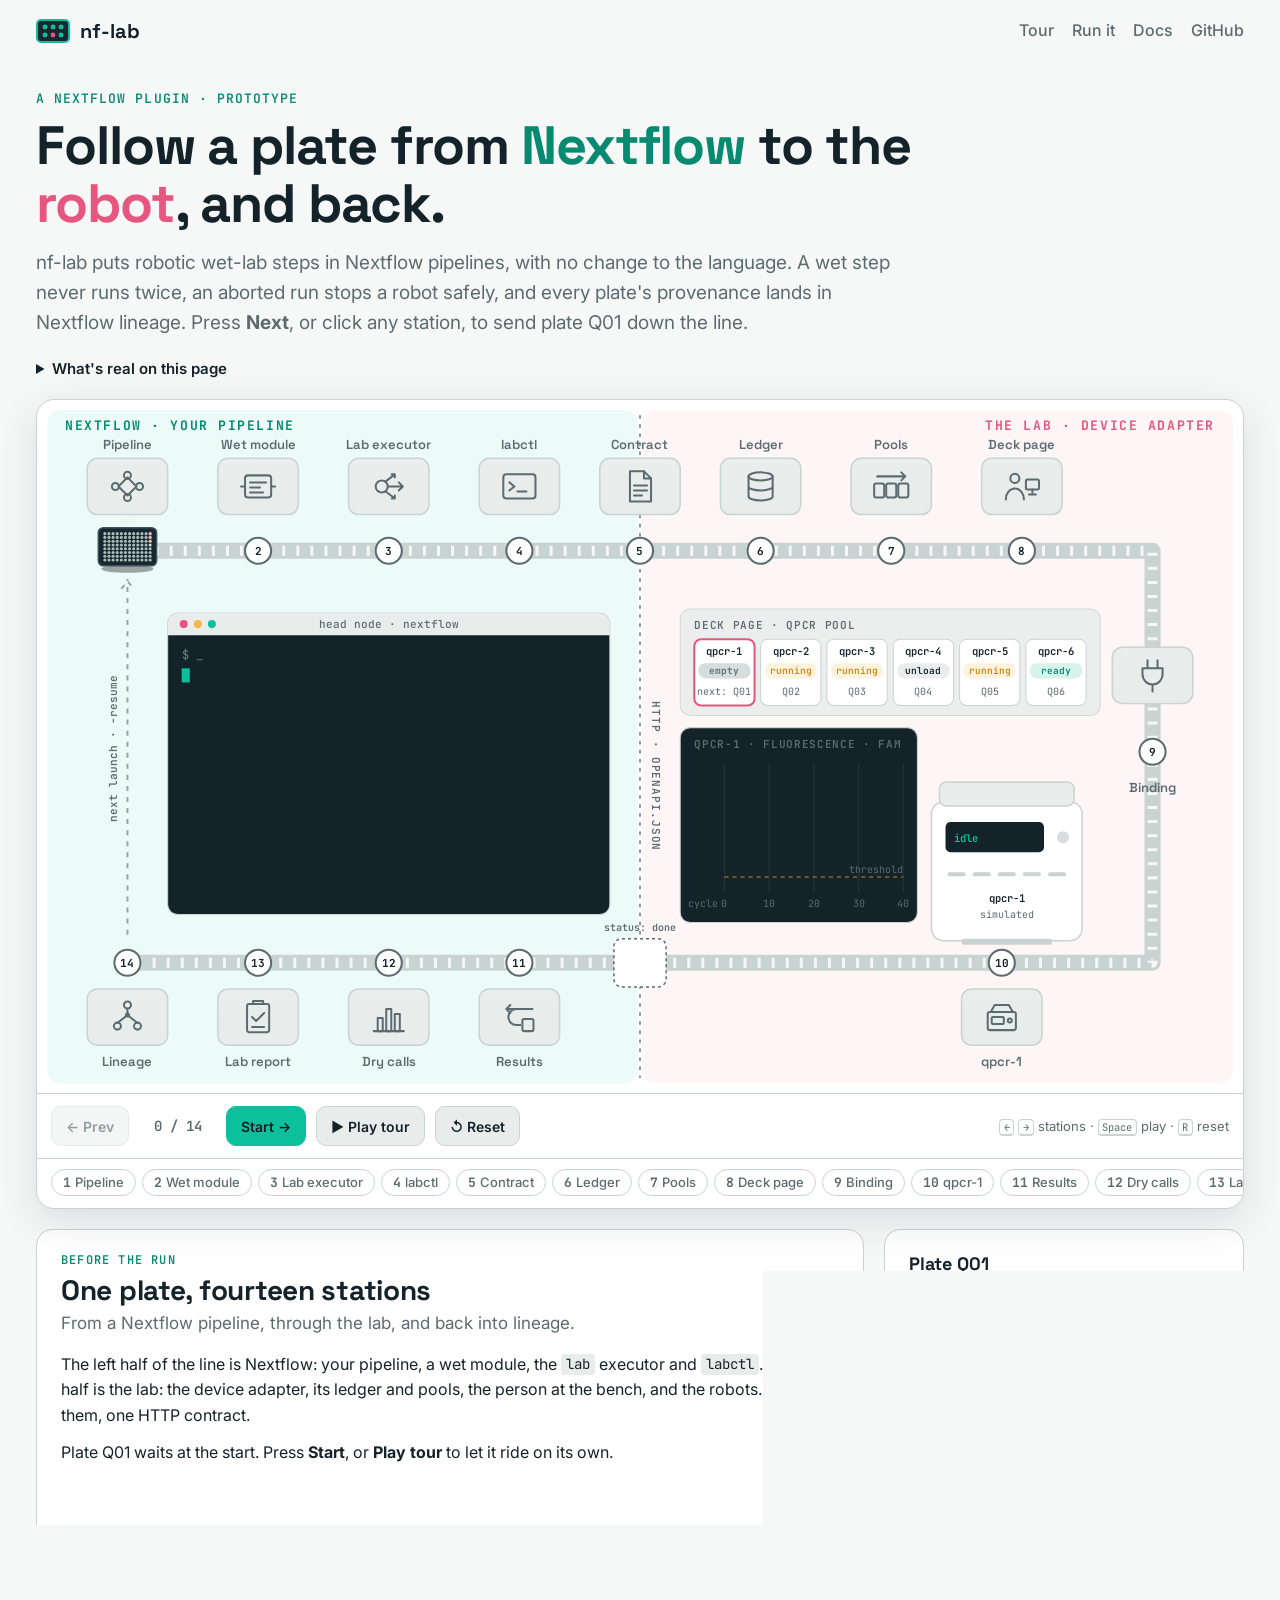
==== docs/index.html @ e69c07e1 "Docs: interactive guide for GitHub Pages, one plate from Nextflow to a simulated robot and back docs" ====
<!doctype html>
<html lang="en">
<head>
<meta charset="utf-8">
<meta name="viewport" content="width=device-width, initial-scale=1">
<title>nf-lab: a plate's journey</title>
<meta name="description" content="An interactive guide to nf-lab: follow one plate from a Nextflow pipeline through the lab executor, labctl and the device adapter to a simulated robot, and back into lineage.">
<meta property="og:title" content="nf-lab: a plate's journey">
<meta property="og:description" content="Robotic wet-lab steps in Nextflow pipelines. Follow one plate from the pipeline to the robot and back.">
<link rel="icon" href="data:image/svg+xml,%3Csvg xmlns='http://www.w3.org/2000/svg' viewBox='0 0 34 24'%3E%3Crect x='1' y='1' width='32' height='22' rx='4' fill='%2317282F' stroke='%230DC09D' stroke-width='2'/%3E%3Cg fill='%230DC09D'%3E%3Ccircle cx='9' cy='8' r='2.4'/%3E%3Ccircle cx='17' cy='8' r='2.4'/%3E%3Ccircle cx='25' cy='8' r='2.4'/%3E%3Ccircle cx='9' cy='16' r='2.4'/%3E%3Ccircle cx='17' cy='16' r='2.4' fill='%23E5577E'/%3E%3Ccircle cx='25' cy='16' r='2.4'/%3E%3C/g%3E%3C/svg%3E">
<link rel="preconnect" href="https://fonts.googleapis.com">
<link rel="preconnect" href="https://fonts.gstatic.com" crossorigin>
<link href="https://fonts.googleapis.com/css2?family=Inter:wght@400;500;600;700&family=JetBrains+Mono:wght@400;500;600;700&family=Space+Grotesk:wght@500;700&display=swap" rel="stylesheet">
<link rel="stylesheet" href="assets/guide.css">
</head>
<body>

<div class="wrap">
  <header class="top">
    <a class="brand" href="#">
      <svg viewBox="0 0 34 24" aria-hidden="true"><rect x="1" y="1" width="32" height="22" rx="4" fill="#17282F" stroke="#0DC09D" stroke-width="2"/><g fill="#0DC09D"><circle cx="9" cy="8" r="2.4"/><circle cx="17" cy="8" r="2.4"/><circle cx="25" cy="8" r="2.4"/><circle cx="9" cy="16" r="2.4"/><circle cx="17" cy="16" r="2.4" fill="#E5577E"/><circle cx="25" cy="16" r="2.4"/></g></svg>
      nf-lab
    </a>
    <nav>
      <a href="#tour">Tour</a>
      <a href="#run-it">Run it</a>
      <a href="https://github.com/vagkaratzas/nf-lab#readme">Docs</a>
      <a href="https://github.com/vagkaratzas/nf-lab">GitHub</a>
    </nav>
  </header>

  <section class="hero">
    <p class="eyebrow">A Nextflow plugin · prototype</p>
    <h1>Follow a plate from <em>Nextflow</em> to the <span class="lab">robot</span>, and back.</h1>
    <p class="lead">nf-lab puts robotic wet-lab steps in Nextflow pipelines, with no change to the language. A wet step never runs twice, an aborted run stops a robot safely, and every plate's provenance lands in Nextflow lineage. Press <b>Next</b>, or click any station, to send plate Q01 down the line.</p>
    <details class="about">
      <summary>What's real on this page</summary>
      <ul>
        <li><b>Computed here, as nf-lab computes it:</b> plate Q01's map (from <code>examples/qpcr/plate_map.csv</code>), its idempotency key (SHA-256, as <code>labctl</code> builds it) and each well's Ct (as the simulated qPCR instrument gives it).</li>
        <li><b>Simulated, like nf-lab's own demos:</b> the robots. nf-lab runs against PyLabRobot's simulated machines; no robot is needed.</li>
        <li><b>Illustrative:</b> timings (a qPCR run takes about 1.5 hours, here a few seconds), task hashes, job IDs and the other plates in the pool.</li>
      </ul>
    </details>
  </section>

  <section id="tour" class="stage-card" aria-label="The plate's journey">
<div class="stage-scroll">
    <svg id="stage" viewBox="0 0 1200 690" role="img" aria-labelledby="stage-title">
      <title id="stage-title">A conveyor loop: Nextflow on the left, the lab on the right, the HTTP contract between them. Fourteen stations; the plate moves between them.</title>
    </svg>
    </div>
    <div class="toast" id="toast" role="status" aria-live="polite"></div>
    <div class="controls">
      <button class="btn" id="prev" aria-label="Previous station">← Prev</button>
      <span class="counter" id="counter">0 / 14</span>
      <button class="btn primary" id="next">Start →</button>
      <button class="btn play-progress" id="play" aria-pressed="false">▶ Play tour</button>
      <button class="btn" id="reset" title="New run, new ledger">↺ Reset</button>
      <span class="spacer"></span>
      <span class="hint"><kbd>←</kbd> <kbd>→</kbd> stations · <kbd>Space</kbd> play · <kbd>R</kbd> reset</span>
    </div>
    <nav class="chips" id="chips" aria-label="Stations"></nav>
  </section>

  <div class="below">
    <article class="card detail" id="detail" aria-live="polite"></article>
    <aside class="card traveller">
      <h3>Plate Q01</h3>
      <p class="sub">92 samples, 4 controls · the traveller's card</p>
      <svg id="bigplate" viewBox="0 0 300 206" aria-label="Plate Q01, 96 wells"></svg>
      <p class="well-tip" id="well-tip">Hover a well.</p>
      <div class="legend" id="legend"></div>
      <dl class="facts" id="facts"></dl>
    </aside>
  </div>

  <section class="section" id="run-it">
    <h2>Run it yourself</h2>
    <p>Everything above runs on your machine against simulated robots. You need Java 17, <a href="https://docs.astral.sh/uv/">uv</a> and Nextflow 26.10.0 or later.</p>
    <div class="quick">
<pre><code>git clone https://github.com/vagkaratzas/nf-lab && cd nf-lab
make install          # builds the plugin into ~/.nextflow/plugins
cd dashboard && uv run uvicorn nf_lab_dashboard.app:main --factory --port 8080</code></pre>
    </div>
    <p>Open <code>http://127.0.0.1:8080</code> and pick a demo: <code>qpcr</code> runs this page's pipeline, 1000 samples over ten simulated robots, while a narrator plays the person at the bench. <code>plate_transfer</code> → <b>E-stop</b> shows the abort, the safe stop and a <code>-resume</code> that runs only the stopped plate again.</p>
    <div class="cols">
      <div class="card">
        <h3>Writing pipelines</h3>
        <p>Wet steps are ordinary processes. Take a wet module, give it a plate record, send <code>process_wet</code> to the <code>lab</code> executor.</p>
        <a href="https://github.com/vagkaratzas/nf-lab/blob/main/wet-modules/README.md">Wet modules →</a>
      </div>
      <div class="card">
        <h3>Running a lab</h3>
        <p>Start the device adapter, list your robots in pools, set your limits for protocol parameters, keep the deck page open at the bench.</p>
        <a href="https://github.com/vagkaratzas/nf-lab/blob/main/adapter/README.md">Device adapter →</a>
      </div>
      <div class="card">
        <h3>Making robots</h3>
        <p>If PyLabRobot drives it, nothing to add. Otherwise write a binding, or your own adapter for <code>openapi.json</code>, and prove it with the conformance kit.</p>
        <a href="https://github.com/vagkaratzas/nf-lab#i-make-robots-what-do-i-add-so-mine-works-with-nf-lab">For robot makers →</a>
      </div>
    </div>
  </section>
</div>

<footer>
  <div class="wrap">
    <span>nf-lab · Apache-2.0 · built on <a href="https://www.nextflow.io/">Nextflow</a> and <a href="https://github.com/PyLabRobot/pylabrobot">PyLabRobot</a></span>
    <a href="https://github.com/vagkaratzas/nf-lab">github.com/vagkaratzas/nf-lab</a>
  </div>
</footer>

<!-- One template per station. data-when shows an element only while every listed flag holds (!flag: while it doesn't);
     data-bind and data-slot are filled by guide.js. -->

<template id="st-0">
  <p class="kicker">Before the run</p>
  <h2>One plate, fourteen stations</h2>
  <p class="sub">From a Nextflow pipeline, through the lab, and back into lineage.</p>
  <p>The left half of the line is Nextflow: your pipeline, a wet module, the <code>lab</code> executor and <code>labctl</code>. The right half is the lab: the device adapter, its ledger and pools, the person at the bench, and the robots. Between them, one HTTP contract.</p>
  <p>Plate Q01 waits at the start. Press <b>Start</b>, or <b>Play tour</b> to let it ride on its own.</p>
</template>

<template id="st-1">
  <p class="kicker">Station 1 · Nextflow</p>
  <h2>Your pipeline</h2>
  <p class="sub">Wet and dry steps in one run, with no change to the Nextflow language.</p>
  <p data-when="rerun" class="guarantee"><b>Second time round</b> The same run again with <code>-resume</code>, after Q01 was done. Watch what doesn't happen.</p>
  <p>This tour follows <code>examples/qpcr</code>, an RT-qPCR screen: 1000 samples on 11 plates, 92 samples and 4 controls each. The plate map is a CSV with one row per filled well. The workflow groups it into one typed record per plate and hands the plates to the <code>RT_QPCR</code> subworkflow: RNA extraction on a liquid handler, then qPCR.</p>
<pre><code>plates = params.plate_map
    .map { w -&gt; tuple(w.plate, w) }
    .groupBy()
    .map { plate, wells -&gt; record(id: plate, wells: wells.toSorted { a, b -&gt; a.row &lt;=&gt; b.row ?: a.column &lt;=&gt; b.column }) }
wet = RT_QPCR(plates)</code></pre>
  <p>Our plate is <b>Q01</b>, and the tour picks it up after its extraction, at the qPCR step. The plugin is one line in the config: <code>plugins { id 'nf-lab@0.1.0' }</code>.</p>
  <p class="more">Read more: <a href="https://github.com/vagkaratzas/nf-lab/blob/main/examples/qpcr/main.nf">examples/qpcr/main.nf</a> · <a href="https://github.com/vagkaratzas/nf-lab/blob/main/wet-modules/subworkflows/rt_qpcr/main.nf">the RT_QPCR subworkflow</a></p>
</template>

<template id="st-2">
  <p class="kicker">Station 2 · Nextflow</p>
  <h2>A wet module</h2>
  <p class="sub">One protocol, one ordinary process.</p>
  <p>A wet step is a process like any other: the label <code>process_wet</code>, a capability hint, and a script that runs <code>labctl</code>. It asks for what it needs, a <code>qpcr</code> instrument, never a named robot.</p>
<pre><code>process QPCR {
    tag "${plate.id}"
    label 'process_wet'
    hints 'lab/capability': 'qpcr'

    input:
    plate: Plate

    output:
    record(id: plate.id, result: file('result.json'),
           provenance: file('provenance.json'), log: file('labctl.log'))

    script:
    """
    labctl run --wait --protocol qpcr --protocol-version 1.0 \\
        --plate ${plate.id} --wells ${wells} --params - ...
    """
}</code></pre>
  <p>nf-lab ships 19 wet modules and 6 subworkflows, nf-core style, each with nf-tests: transfers, extractions, PCR and qPCR, reads, spins, seals, incubations. <code>ext.params</code> sets a protocol's parameters, e.g. <code>withName: 'QPCR' { ext.params = [cycles: 45, channel: 'HEX'] }</code>.</p>
  <p class="more">Read more: <a href="https://github.com/vagkaratzas/nf-lab/blob/main/wet-modules/README.md">wet-modules/README.md</a></p>
</template>

<template id="st-3">
  <p class="kicker">Station 3 · Nextflow</p>
  <h2>The lab executor</h2>
  <p class="sub">Wet tasks go to the lab, not to the cluster.</p>
  <p>The plugin adds an executor named <code>lab</code>. It runs each wet task where Nextflow runs, like the local executor: the task is <code>labctl</code> waiting on the lab. It also hands the task its routing: the <code>lab/capability</code> hint, the <code>queue</code> directive and the run's session become <code>NF_LAB_CAPABILITY</code>, <code>NF_LAB_QUEUE</code> and <code>NF_LAB_SESSION</code>. The adapter address, poll interval and grace period come from the <code>lab {}</code> scope.</p>
<pre><code>plugins { id 'nf-lab@0.1.0' }

lab {
    adapter = 'http://127.0.0.1:8000'   // unset: $NF_LAB_ADAPTER
    poll = 2.s
    grace = 5.m
}

process {
    errorStrategy = 'finish'
    withLabel: 'process_wet' {
        executor = 'lab'
        errorStrategy = { task.exitStatus in [69, 75] ? 'retry' : 'finish' }
    }
}</code></pre>
  <div class="guarantee"><b>Retry only what is safe</b> Exit 75 means nothing moved; 69 that the adapter couldn't be reached. Both retry, and the ledger answers the retry with the same job. Any other failure ends the run with <code>finish</code>: robots already busy finish their plates, and nothing new starts.</div>
  <p>Dry tasks keep their own executor, HPC or cloud, in the same run.</p>
  <p class="more">Read more: <a href="https://github.com/vagkaratzas/nf-lab#in-a-pipeline">In a pipeline</a></p>
</template>

<template id="st-4">
  <p class="kicker">Station 4 · Nextflow</p>
  <h2>labctl</h2>
  <p class="sub">The client inside the task.</p>
  <p>The wet task's script. <code>labctl run --wait</code> builds the job's idempotency key, submits the job, polls its status and, when the job ends, writes <code>provenance.json</code>, <code>result.json</code> and <code>labctl.log</code> into the task's work dir.</p>
  <p>The key is a SHA-256 of the protocol, its version, the plate, its wells and the params. Here is Q01's, computed in your browser the way labctl computes it:</p>
  <div class="keyline" data-bind="key"></div>
  <div class="try">
    <label class="switch"><input type="checkbox" data-action="toggle-params"> Ask for 45 cycles instead of the default 40 (<code>ext.params = [cycles: 45]</code>)</label>
  </div>
  <p class="try-out" data-bind="keynote"></p>
  <p data-when="rerun" class="guarantee"><b>On -resume</b> Nextflow finds <code>RT_QPCR:QPCR (Q01)</code> in its cache and doesn't run the task at all. From a fresh launch directory, with no cache, labctl would submit the same key, and the ledger would hand back the done job and its outputs.</p>
  <div class="table-scroll"><table>
    <thead><tr><th>Exit</th><th>Means</th><th>Then</th></tr></thead>
    <tbody>
      <tr><td><code>0</code></td><td>Done</td><td>Outputs in the work dir</td></tr>
      <tr><td><code>75</code></td><td>Failed before any liquid moved</td><td>Retried</td></tr>
      <tr><td><code>69</code></td><td>Adapter unreachable past the grace period: outcome unknown</td><td>Retried; the ledger answers with the same job</td></tr>
      <tr><td><code>1</code></td><td>Failed in protocol, stopped, voided by a person, or refused</td><td>The run finishes; a person decides</td></tr>
      <tr><td><code>143</code></td><td>The run was aborted (TERM)</td><td><code>safe_stop</code> sent; the ledger keeps the outcome</td></tr>
    </tbody>
  </table></div>
  <p class="more">Read more: <a href="https://github.com/vagkaratzas/nf-lab/blob/main/adapter/README.md#from-a-pipeline">From a pipeline</a> · <code>labctl --help</code></p>
</template>

<template id="st-5">
  <p class="kicker">Station 5 · The contract</p>
  <h2>openapi.json</h2>
  <p class="sub">Six calls between Nextflow's side and the lab's.</p>
  <p>labctl and the device adapter talk over HTTP, through six calls. <code>adapter/openapi.json</code> is the whole contract: another adapter, in front of SiLA 2 or a vendor's scheduler, can implement it, and the pipelines don't change.</p>
<pre><code>POST /jobs                     <span class="c">submit: 201 a new job, 200 the key's existing job</span>
GET  /jobs/{job_id}            <span class="c">status: state, phase reached, still safe to stop?</span>
GET  /lookup/{key}             <span class="c">lookup: the job for a key</span>
POST /jobs/{job_id}/safe_stop  <span class="c">safe_stop: the run was aborted</span>
POST /jobs/{job_id}/release    <span class="c">release: the plate is off the deck</span>
GET  /jobs?session=...         <span class="c">session_jobs: for the lab report</span></code></pre>
  <p>The <b>conformance kit</b> checks any adapter against the file: one key is one job, one job at a time per device, a safe stop never repeats material work, release only after the job finishes.</p>
  <div class="guarantee"><b>The token</b> With <code>NF_LAB_TOKEN</code> set, every call needs it as a bearer token. A pipeline keeps it as a Nextflow secret, so it never lands in a work dir or a log.</div>
  <p class="more">Read more: <a href="https://github.com/vagkaratzas/nf-lab/blob/main/adapter/README.md#the-contract">The contract</a> · <a href="https://github.com/vagkaratzas/nf-lab/blob/main/adapter/README.md#the-token">The token</a></p>
</template>

<template id="st-6">
  <p class="kicker">Station 6 · The lab</p>
  <h2>The job ledger</h2>
  <p class="sub">A wet step never runs twice.</p>
  <p>The device adapter keeps every job in a SQLite ledger, under its key. A key has at most one live job: a retry, a <code>-resume</code> or a run from a fresh launch directory asks with the same key and gets the same job back.</p>
  <div class="guarantee lab"><b>At most once</b> A key gets a new attempt only when every earlier one failed before any liquid moved, or a person voided it.</div>
  <div class="try">
    <button class="btn" data-action="resubmit">Submit Q01 again, as a retry would</button>
  </div>
  <p class="try-out" data-bind="resubmit"></p>
  <div class="table-scroll" data-slot="ledger"></div>
  <p>Before queuing, the adapter resolves the job's <b>program</b>: the binding's defaults, then the lab's limits file, then the params asked for. An unknown param, a wrong type or a value out of range is refused (422) and nothing is queued, so a typo never runs at the default.</p>
  <p>The ledger also records which Nextflow task collected each job, by task hash. That hash is also the task's lineage ID.</p>
  <p class="more">Read more: <a href="https://github.com/vagkaratzas/nf-lab/blob/main/adapter/README.md#protocol-parameters">Protocol parameters</a> · <a href="https://github.com/vagkaratzas/nf-lab/blob/main/adapter/README.md#a-plates-life">A plate's life</a></p>
</template>

<template id="st-7">
  <p class="kicker">Station 7 · The lab</p>
  <h2>Pools and queues</h2>
  <p class="sub">Ask for a capability, get whichever robot is free.</p>
  <p>The job names <code>qpcr</code>, not a device. It waits in one queue shared by every qPCR instrument, and the free one whose deck holds the plate takes it, one job at a time. The lab, not the pipeline, says what it has; this demo runs <code>NF_LAB_DEVICES=liquid-handling:4,qpcr:6</code>. A queue narrows a pool further: <code>liquid-handling/opentrons:2</code> is a sub-pool that Nextflow's <code>queue</code> directive can ask for.</p>
  <div class="guarantee lab"><b>Free is not ready</b> A free robot has no job. A ready robot also has the right plate on its deck, checked by a person. The lock lives in the ledger, so it survives an adapter restart.</div>
  <p>Above the belt: the qPCR pool as the deck page shows it. The other plates of the run keep five robots busy; Q01 waits for a person to load it on <code>qpcr-1</code>.</p>
  <p class="more">Read more: <a href="https://github.com/vagkaratzas/nf-lab/blob/main/adapter/README.md#which-robots-are-free-and-which-are-ready">Free and ready</a></p>
</template>

<template id="st-8">
  <p class="kicker">Station 8 · The lab</p>
  <h2>The deck page</h2>
  <p class="sub">The person at the bench.</p>
  <p>Robots don't load their own plates. The adapter serves a deck page for people: one row per robot, and a queue that says, in words, what each waiting job needs.</p>
  <div class="table-scroll" data-slot="deck"></div>
  <div class="try">
    <button class="btn primary" data-action="load" data-when="!loaded">Load plate + confirm deck</button>
  </div>
  <p class="try-out" data-bind="deck"></p>
  <div class="table-scroll"><table>
    <thead><tr><th>Status</th><th>What to do</th></tr></thead>
    <tbody>
      <tr><td><span class="status">empty</span></td><td>Load a plate</td></tr>
      <tr><td><span class="status ready">ready</span></td><td>Nothing: its queued jobs start here</td></tr>
      <tr><td><span class="status running">running</span></td><td>Wait, or press E-stop</td></tr>
      <tr><td><span class="status unload">unload</span></td><td>Take the plate off, press Unload</td></tr>
      <tr><td><span class="status needs_person">needs_person</span></td><td>Check the deck, press Succeeded or Failed, then Unload</td></tr>
    </tbody>
  </table></div>
  <p class="more">Read more: <a href="https://github.com/vagkaratzas/nf-lab/blob/main/adapter/README.md#a-plates-life">A plate's life</a> · <a href="https://github.com/vagkaratzas/nf-lab/blob/main/adapter/README.md#when-a-job-fails">When a job fails</a></p>
</template>

<template id="st-9">
  <p class="kicker">Station 9 · The lab</p>
  <h2>A binding</h2>
  <p class="sub">Where nf-lab stops and robot control begins.</p>
  <p>nf-lab ships no device drivers. The adapter drives each robot through a binding, a small class over the lab's own control stack: PyLabRobot, SiLA 2 or a vendor API. Today's bindings run PyLabRobot 0.2.2's simulated machines: liquid handlers, plate readers, thermocyclers, centrifuges, incubators and more.</p>
<pre><code><span class="k">class</span> Backend(Protocol):
    PROTOCOLS: set[str]   <span class="c"># the protocols this binding runs</span>
    viewer: str | None    <span class="c"># URL of a live view of the deck</span>

    <span class="k">async def</span> setup(self) -&gt; None: ...   <span class="c"># once, when the adapter starts</span>
    <span class="k">async def</span> run(self, job: Job, progress: Progress) -&gt; dict: ...
    <span class="k">async def</span> load(self, plate: str | None) -&gt; None: ...
    <span class="k">async def</span> read_result(self, job: Job) -&gt; dict: ...</code></pre>
  <p><code>run</code> reports through <code>progress</code> the job's state and whether it's still safe to stop. The binding never deals with retries, <code>-resume</code> or two pipelines wanting one robot: the adapter keeps all of that.</p>
  <div class="guarantee lab"><b>Prove it</b> <code>uv run pytest conformance --adapter http://127.0.0.1:8000 --capability &lt;yours&gt;</code> checks an adapter that uses your binding. Use a simulator, never a robot a lab is using: the kit submits real jobs.</div>
  <p class="more">Read more: <a href="https://github.com/vagkaratzas/nf-lab#i-make-robots-what-do-i-add-so-mine-works-with-nf-lab">I make robots: what do I add?</a></p>
</template>

<template id="st-10">
  <p class="kicker">Station 10 · The lab</p>
  <h2>qpcr-1 runs the plate</h2>
  <p class="sub">One-step RT-qPCR, simulated.</p>
  <p data-when="rerun" class="guarantee"><b>On -resume</b> Nothing happens here. Nextflow took <code>QPCR (Q01)</code> from its cache, and the ledger would have returned the done job anyway: qpcr-1 never sees Q01 again.</p>
  <p data-when="!rerun">A real-time PCR instrument: PyLabRobot's simulated thermocycler runs the program, and the binding simulates a fluorescence read every cycle (PyLabRobot simulates no qPCR instrument). The program is the protocol's defaults: reverse transcription at 50 °C for 600 s, then 40 cycles on FAM. A well's Ct is the cycle where its curve crosses the threshold.</p>
  <div class="guarantee lab"><b>The stop boundary</b> Cycling can't be undone, so the job crosses its stop boundary as the program starts. Before that, a safe stop leaves the plate as it was loaded. After it, the job runs to the end.</div>
  <p class="try-out" data-bind="robot"></p>
  <div class="try" data-when="running">
    <button class="btn warn" data-action="ctrlc">Abort the run (Ctrl-C)</button>
    <button class="btn estop" data-action="estop">E-stop</button>
  </div>
  <div class="try" data-when="stopped">
    <button class="btn" data-action="resolve-done">Succeeded (resolve as done)</button>
    <button class="btn warn" data-action="resolve-void">Failed (void)</button>
  </div>
  <div class="try" data-when="retryable">
    <button class="btn primary" data-action="resume">Rerun with -resume</button>
  </div>
  <p class="more">Read more: <a href="https://github.com/vagkaratzas/nf-lab/blob/main/adapter/README.md#when-a-job-fails">When a job fails</a> · <a href="https://github.com/vagkaratzas/nf-lab/blob/main/wet-modules/modules/qpcr/main.nf">the QPCR module</a></p>
</template>

<template id="st-11">
  <p class="kicker">Station 11 · Back in Nextflow</p>
  <h2>The data comes back</h2>
  <p class="sub">The plate stays on the deck; its data travels.</p>
  <p data-when="!done" class="guarantee lab"><b>Not done</b> This run's job didn't finish, so labctl exited without a result and the run ended. Go back to station 10 to deal with it.</p>
  <p>labctl sees <code>done</code>. From the ledger it writes <code>result.json</code>, each well's Ct (<code>null</code> when undetermined), and <code>provenance.json</code>: the device, the job, its attempt and the program as it ran. It exits 0, and Nextflow's task is done.</p>
  <p>The physical plate stays on qpcr-1, holding it, until a person presses Unload. labctl never releases a robot.</p>
  <p>In the workflow, the plugin's <code>labPlate</code> function turns the two files into plain data:</p>
<pre><code><span class="k">include</span> { labPlate } <span class="k">from</span> <span class="s">'plugin/nf-lab'</span>

<span class="k">def</span> qpcr = labPlate(q.provenance, q.result)   <span class="c">// device_id, job_id, attempt, ... plus plate and wells, each with its ct</span></code></pre>
  <p class="more">Read more: <a href="https://github.com/vagkaratzas/nf-lab/blob/main/adapter/README.md#from-a-pipeline">From a pipeline</a></p>
</template>

<template id="st-12">
  <p class="kicker">Station 12 · Back in Nextflow</p>
  <h2>Dry steps</h2>
  <p class="sub">The calls are compute, not chemistry.</p>
  <p>A plate counts only if its controls pass: no Ct in the no-template controls or the extraction blank, a Ct in the positive control. Then a sample with a Ct below <code>params.max_ct</code>, 35, is detected.</p>
<pre><code><span class="k">def</span> ok = qpcr.wells.every { w -&gt;
    w.type == <span class="s">'sample'</span> || (w.type == <span class="s">'positive_control'</span> ? w.ct != null : w.ct == null)
}
<span class="k">def</span> call = !ok ? <span class="s">'invalid_plate'</span> : (w.ct != null &amp;&amp; w.ct &lt; maxCt ? <span class="s">'detected'</span> : <span class="s">'not_detected'</span>)</code></pre>
  <p class="try-out" data-bind="calls"></p>
  <p>Here the calls are a function in the workflow. A heavier analysis is a process like any other, on your HPC or cloud executor, in the same run. Give dry processes <code>errorStrategy = 'finish'</code> too, so a software error never stops a robot mid-plate.</p>
  <p class="more">Read more: <a href="https://github.com/vagkaratzas/nf-lab/blob/main/examples/qpcr/main.nf">examples/qpcr/main.nf</a></p>
</template>

<template id="st-13">
  <p class="kicker">Station 13 · Back in Nextflow</p>
  <h2>The lab report</h2>
  <p class="sub">Every attempt, failures included.</p>
  <p>The pipeline ends with <code>LAB_REPORT</code>, as an nf-core pipeline ends with MultiQC. It runs <code>labctl report --session &lt;id&gt;</code> and writes <code>lab_report.json</code> and <code>lab_report.tsv</code>: every job of the session, every attempt, each with the Nextflow tasks that collected it.</p>
  <div class="table-scroll" data-slot="report"></div>
  <p>Lineage records only the attempt that worked; the report keeps the ones that didn't, with the reason. A run and its <code>-resume</code>s share a session, so the run that completes reports the attempts of the runs that failed before it.</p>
  <p>Meanwhile, at the bench, someone takes Q01 off and presses Unload: qpcr-1 is free for the next plate.</p>
  <p class="more">Read more: <a href="https://github.com/vagkaratzas/nf-lab/blob/main/adapter/README.md#the-lab-report">The lab report</a></p>
</template>

<template id="st-14">
  <p class="kicker">Station 14 · Back in Nextflow</p>
  <h2>Lineage</h2>
  <p class="sub">Ask where a result came from.</p>
  <p>The examples turn on Nextflow's lineage: every task, its inputs and outputs, each wet task's <code>provenance.json</code> and the lab report. The ledger records each job's collecting task by its hash, which is also its lineage ID, so you can walk from a robot to the results and back:</p>
<pre><code>nextflow lineage list                         <span class="c"># one row per run; a -resume keeps the session</span>
nextflow lineage diff $FIRST $RUN             <span class="c"># what changed between two runs?</span>
nextflow lineage check $RUN/samples.csv       <span class="c"># did anyone change a result after the run?</span>

<span class="c"># a device is suspect: which tasks collected its jobs?</span>
sqlite3 ledger.sqlite "SELECT task_hash FROM collections JOIN jobs USING (job_id)
                       WHERE device_id = 'qpcr-1' AND state = 'done'"</code></pre>
  <p>Next, the belt loops back to the start: the same run again with <code>-resume</code>. Watch what doesn't happen.</p>
  <div class="try"><button class="btn primary" data-action="next">Run it again with -resume →</button></div>
  <p class="more">Read more: <a href="https://github.com/vagkaratzas/nf-lab#questions-lineage-answers">Questions lineage answers</a></p>
</template>

<script src="assets/guide.js"></script>
</body>
</html>
---- docs/assets/guide.css ----
/* nf-lab guide: the plate theme (dark by default, light when the system asks for it). */
:root {
  --bg: #0E1B21;
  --panel: #14232A;
  --panel-2: #17282F;
  --well-off: #24363D;
  --well-sample: #3A5A63;
  --line: #2C4049;
  --ink: #E6F2EF;
  --muted: #8FA3A6;
  --green: #0DC09D;
  --green-ink: #3FD9B9;
  --green-soft: rgba(13, 192, 157, 0.14);
  --pink: #E5577E;
  --pink-soft: rgba(229, 87, 126, 0.14);
  --amber: #F2B84B;
  --code-bg: #0A151A;
  --zone-nf: rgba(13, 192, 157, 0.055);
  --zone-lab: rgba(229, 87, 126, 0.05);
  --belt: #0A151A;
  --belt-stripe: #2F464F;
  --shadow: 0 12px 40px rgba(0, 0, 0, 0.35);
  --h: "Space Grotesk", system-ui, sans-serif;
  --b: "Inter", system-ui, sans-serif;
  --m: "JetBrains Mono", ui-monospace, monospace;
  color-scheme: dark;
}
@media (prefers-color-scheme: light) {
  :root {
    --bg: #F6F8F7;
    --panel: #FFFFFF;
    --panel-2: #E8EDEC;
    --well-off: #D5DEDC;
    --well-sample: #A9BCB8;
    --line: #C9D3D1;
    --ink: #14232A;
    --muted: #5B6B70;
    --green: #0DC09D;
    --green-ink: #078A70;
    --green-soft: #D7F3EC;
    --pink: #E5577E;
    --pink-soft: #FBE1E9;
    --amber: #C98A12;
    --code-bg: #14232A;
    --zone-nf: rgba(13, 192, 157, 0.07);
    --zone-lab: rgba(229, 87, 126, 0.06);
    --belt: #C9D3D1;
    --belt-stripe: #F6F8F7;
    --shadow: 0 12px 40px rgba(20, 35, 42, 0.12);
    color-scheme: light;
  }
}

* { box-sizing: border-box; }
[hidden] { display: none !important; }
html { scroll-behavior: smooth; }
body {
  margin: 0;
  background: var(--bg);
  color: var(--ink);
  font: 16px/1.6 var(--b);
  -webkit-font-smoothing: antialiased;
}
a { color: var(--green-ink); }
code, pre, kbd { font-family: var(--m); font-variant-ligatures: none; }
:not(pre) > code {
  font-size: 0.88em;
  background: var(--panel-2);
  padding: 0.1em 0.35em;
  border-radius: 4px;
  overflow-wrap: anywhere;
}
kbd {
  font-size: 0.8em;
  border: 1px solid var(--line);
  border-bottom-width: 2px;
  border-radius: 4px;
  padding: 0 0.35em;
}
.wrap { max-width: 1240px; margin: 0 auto; padding: 0 16px; }

/* Header and hero */
.top {
  display: flex; align-items: center; justify-content: space-between; gap: 16px;
  padding: 18px 0;
}
.brand { display: flex; align-items: center; gap: 10px; font: 700 20px var(--h); color: var(--ink); text-decoration: none; }
.brand svg { width: 34px; height: 24px; }
.top nav { display: flex; gap: 18px; flex-wrap: wrap; }
.top nav a { color: var(--muted); text-decoration: none; font-weight: 500; }
.top nav a:hover { color: var(--ink); }
.hero { padding: 28px 0 18px; }
.eyebrow { font: 600 13px var(--m); letter-spacing: 0.08em; text-transform: uppercase; color: var(--green-ink); margin: 0 0 10px; }
.hero h1 { font: 700 clamp(30px, 5vw, 54px)/1.08 var(--h); margin: 0 0 14px; letter-spacing: -0.02em; max-width: 18em; }
.hero h1 em { font-style: normal; color: var(--green-ink); }
.hero h1 .lab { color: var(--pink); }
.lead { font-size: clamp(16px, 2vw, 19px); color: var(--muted); max-width: 46em; margin: 0 0 18px; }
.about { max-width: 52em; color: var(--muted); font-size: 15px; }
.about summary { cursor: pointer; color: var(--ink); font-weight: 600; }
.about ul { margin: 8px 0 0; padding-left: 20px; }

/* The stage */
.stage-card {
  position: relative;
  background: var(--panel);
  border: 1px solid var(--line);
  border-radius: 18px;
  box-shadow: var(--shadow);
  overflow: hidden;
}
#stage { display: block; width: 100%; height: auto; user-select: none; }
#stage text { font-family: var(--b); fill: var(--ink); }
#stage .mono, #stage .term-line { font-family: var(--m); font-variant-ligatures: none; }
#stage .zone-nf { fill: var(--zone-nf); }
#stage .zone-lab { fill: var(--zone-lab); }
#stage .zone-title { font: 700 13px var(--m); letter-spacing: 0.12em; }
#stage .zone-title.nf { fill: var(--green-ink); }
#stage .zone-title.lab { fill: var(--pink); }
#stage .boundary { stroke: var(--muted); stroke-dasharray: 2 7; stroke-width: 2; stroke-linecap: round; opacity: 0.7; }
#stage .boundary-label { font: 600 11px var(--m); fill: var(--muted); letter-spacing: 0.08em; }
#stage .belt { fill: none; stroke: var(--belt); stroke-width: 16; stroke-linejoin: round; stroke-linecap: round; }
#stage .belt-stripes { fill: none; stroke: var(--belt-stripe); stroke-width: 10; stroke-dasharray: 3 11; stroke-linejoin: round; }
#stage.moving .belt-stripes { animation: roll 0.5s linear infinite; }
#stage .return { fill: none; stroke: var(--muted); stroke-width: 2; stroke-dasharray: 5 6; opacity: 0.6; }
#stage .return-label { font: 600 11px var(--m); fill: var(--muted); }
@keyframes roll { to { stroke-dashoffset: -14; } }

#stage .station { cursor: pointer; }
#stage .station:focus { outline: none; }
#stage .tile { fill: var(--panel-2); stroke: var(--line); stroke-width: 1.5; transition: fill 0.2s, stroke 0.2s; }
#stage .station:hover .tile, #stage .station:focus-visible .tile { stroke: var(--green); }
#stage .station .icon { color: var(--muted); transition: color 0.2s; }
#stage .station.lab .icon { color: var(--muted); }
#stage .station.visited .icon { color: var(--ink); }
#stage .station.active .tile { fill: var(--green-soft); stroke: var(--green); stroke-width: 2.5; }
#stage .station.lab.active .tile { fill: var(--pink-soft); stroke: var(--pink); }
#stage .station.active .icon { color: var(--green-ink); }
#stage .station.lab.active .icon { color: var(--pink); }
#stage .badge { fill: var(--panel); stroke: var(--muted); stroke-width: 2; }
#stage .station.visited .badge { stroke: var(--green); }
#stage .station.active .badge { fill: var(--green); stroke: var(--green); }
#stage .station.lab.active .badge { fill: var(--pink); stroke: var(--pink); }
#stage .badge-n { font: 700 11px var(--m); fill: var(--ink); text-anchor: middle; dominant-baseline: central; pointer-events: none; }
#stage .station.active .badge-n { fill: #0E1B21; }
#stage .st-label { font: 600 13px var(--h); text-anchor: middle; fill: var(--muted); }
#stage .station.visited .st-label, #stage .station.active .st-label { fill: var(--ink); }
#stage .pulse { fill: none; stroke: var(--green); stroke-width: 2; opacity: 0; }
#stage .station.lab .pulse { stroke: var(--pink); }
#stage .station.active .pulse { animation: pulse 1.8s ease-out infinite; }
@keyframes pulse { 0% { r: 13; opacity: 0.9; } 100% { r: 30; opacity: 0; } }

/* Terminal and deck panels drawn inside the stage */
#stage .term { fill: var(--code-bg); stroke: var(--line); }
#stage .term-bar { fill: var(--panel-2); }
#stage .term-title { font: 500 11px var(--m); fill: var(--muted); }
#stage .term-line { font: 12px var(--m); fill: #CFE3DE; }
#stage .term-line.ok { fill: var(--green); }
#stage .term-line.err { fill: var(--pink); }
#stage .term-line.dim { fill: #6F8589; }
#stage .term-cursor { fill: var(--green); animation: blink 1s steps(1) infinite; }
@keyframes blink { 50% { opacity: 0; } }
#stage .panel-bg { fill: var(--panel-2); stroke: var(--line); opacity: 0.8; }
#stage .panel-title { font: 600 11px var(--m); fill: var(--muted); letter-spacing: 0.06em; }
#stage .bot { fill: var(--panel); stroke: var(--line); }
#stage .bot.me { stroke: var(--pink); stroke-width: 2; }
#stage .bot-name { font: 600 10.5px var(--m); text-anchor: middle; }
#stage .pill { font: 600 9.5px var(--m); text-anchor: middle; }
#stage .pill-bg { rx: 7; }
#stage .s-empty .pill-bg { fill: var(--well-off); } #stage .s-empty .pill { fill: var(--muted); }
#stage .s-ready .pill-bg { fill: var(--green-soft); } #stage .s-ready .pill { fill: var(--green-ink); }
#stage .s-running .pill-bg { fill: rgba(242, 184, 75, 0.18); } #stage .s-running .pill { fill: var(--amber); }
#stage .s-unload .pill-bg { fill: rgba(143, 163, 166, 0.2); } #stage .s-unload .pill { fill: var(--ink); }
#stage .s-needs_person .pill-bg { fill: var(--pink-soft); } #stage .s-needs_person .pill { fill: var(--pink); }
#stage .bot-plate { font: 10px var(--m); fill: var(--muted); text-anchor: middle; }
#stage .chart-frame { fill: var(--code-bg); stroke: var(--line); }
#stage .chart-grid { stroke: #22363D; stroke-width: 1; }
#stage .threshold { stroke: var(--amber); stroke-dasharray: 4 4; stroke-width: 1.2; }
#stage .curve { fill: none; stroke: var(--green); stroke-width: 1.1; opacity: 0.55; }
#stage .curve.pos { stroke: var(--pink); opacity: 0.95; stroke-width: 1.6; }
#stage .curve.flat { stroke: #5F767B; opacity: 0.5; }
#stage .chart-label { font: 10px var(--m); fill: var(--muted); }
#stage .machine { fill: var(--panel); stroke: var(--line); stroke-width: 1.5; }
#stage .machine-lid { fill: var(--panel-2); stroke: var(--line); stroke-width: 1.5; transition: transform 0.6s ease; transform-box: fill-box; transform-origin: 0 100%; }
#stage .machine.open-lid + .machine-lid, #stage .lid-open .machine-lid { transform: translateY(-14px); }
#stage .screen { fill: var(--code-bg); }
#stage .screen-text { font: 600 10.5px var(--m); fill: var(--green); }
#stage .led { fill: var(--well-off); }
#stage .led.on { fill: var(--amber); animation: blink 0.8s steps(1) infinite; }
#stage .led.done { fill: var(--green); }
#stage .led.alarm { fill: var(--pink); animation: blink 0.4s steps(1) infinite; }
#stage .gate { fill: var(--panel); stroke: var(--muted); stroke-width: 1.5; stroke-dasharray: 3 3; }
#stage .gate-text { font: 600 10px var(--m); fill: var(--muted); text-anchor: middle; }

/* The plate token */
#stage .plate-body { fill: #17282F; stroke: #3B535C; stroke-width: 1.5; }
#stage .plate.data .plate-body { fill: rgba(13, 192, 157, 0.12); stroke: var(--green); stroke-dasharray: 4 3; }
#stage .plate-shadow { fill: rgba(0, 0, 0, 0.35); }
#stage .plate-tag { font: 700 9px var(--m); fill: #E6F2EF; }
#stage .plate.data .plate-tag { fill: var(--green); }


/* Controls */
.controls {
  display: flex; align-items: center; gap: 10px; flex-wrap: wrap;
  padding: 12px 14px; border-top: 1px solid var(--line); background: var(--panel);
}
.btn {
  font: 600 14px var(--b); color: var(--ink); background: var(--panel-2);
  border: 1px solid var(--line); border-radius: 10px; padding: 8px 14px; cursor: pointer;
  display: inline-flex; align-items: center; gap: 8px; min-height: 40px;
}
.btn:hover { border-color: var(--green); }
.btn:focus-visible { outline: 2px solid var(--green); outline-offset: 2px; }
.btn.primary { background: var(--green); color: #0E1B21; border-color: var(--green); }
.btn.warn { color: var(--pink); border-color: var(--pink); background: var(--pink-soft); }
.btn.estop { background: #C81E4A; color: #fff; border-color: #C81E4A; border-radius: 999px; }
.btn[disabled] { opacity: 0.45; cursor: not-allowed; }
.counter { font: 600 14px var(--m); color: var(--muted); min-width: 5.5em; text-align: center; }
.play-progress { position: relative; overflow: hidden; }
.play-progress::after {
  content: ""; position: absolute; left: 0; bottom: 0; height: 3px; width: var(--p, 0%);
  background: currentColor; opacity: 0.6;
}
.spacer { flex: 1; }
.hint { color: var(--muted); font-size: 13px; }
.chips { display: flex; gap: 6px; overflow-x: auto; padding: 10px 14px 12px; border-top: 1px solid var(--line); scrollbar-width: thin; }
.chip {
  flex: 0 0 auto; font: 500 13px var(--b); color: var(--muted); background: transparent;
  border: 1px solid var(--line); border-radius: 999px; padding: 4px 11px; cursor: pointer; white-space: nowrap;
}
.chip b { font-family: var(--m); margin-right: 4px; }
.chip.visited { color: var(--ink); }
.chip.active { background: var(--green); border-color: var(--green); color: #0E1B21; }
.chip.lab.active { background: var(--pink); border-color: var(--pink); color: #fff; }
.toast {
  position: absolute; left: 50%; top: 14px; transform: translate(-50%, -8px);
  background: var(--ink); color: var(--bg); padding: 9px 16px; border-radius: 10px;
  font: 500 14px var(--b); max-width: min(90%, 640px); text-align: center;
  opacity: 0; pointer-events: none; transition: opacity 0.25s, transform 0.25s; box-shadow: var(--shadow);
}
.toast.show { opacity: 1; transform: translate(-50%, 0); }

/* Detail and traveller */
.below { display: grid; grid-template-columns: minmax(0, 1fr) 360px; gap: 20px; margin: 20px 0 48px; }
.card { background: var(--panel); border: 1px solid var(--line); border-radius: 16px; padding: 22px 24px; }
.detail .kicker { font: 600 12px var(--m); letter-spacing: 0.1em; text-transform: uppercase; color: var(--green-ink); margin: 0; }
.detail.lab .kicker { color: var(--pink); }
.detail h2 { font: 700 28px/1.15 var(--h); margin: 6px 0 4px; letter-spacing: -0.01em; }
.detail .sub { color: var(--muted); font-size: 17px; margin: 0 0 14px; }
.detail p { margin: 0 0 12px; }
.detail ul { padding-left: 20px; margin: 0 0 12px; }
.detail li { margin: 4px 0; }
.detail pre {
  background: var(--code-bg); color: #CFE3DE; border-radius: 10px; padding: 14px 16px; overflow-x: auto;
  font-size: 13px; line-height: 1.55; margin: 12px 0;
}
.detail pre .c { color: #6F8589; }
.detail pre .s { color: #F2C98B; }
.detail pre .k { color: var(--green); }
.guarantee {
  border-left: 3px solid var(--green); background: var(--green-soft); padding: 10px 14px; border-radius: 0 10px 10px 0; margin: 12px 0;
}
.guarantee.lab { border-color: var(--pink); background: var(--pink-soft); }
.guarantee b { display: block; font: 600 12px var(--m); letter-spacing: 0.08em; text-transform: uppercase; margin-bottom: 2px; }
.try { display: flex; gap: 8px; flex-wrap: wrap; margin: 14px 0; align-items: center; }
.try-out { font-size: 15px; margin: 8px 0 12px; min-height: 1.6em; }
.more { font-size: 14px; color: var(--muted); border-top: 1px solid var(--line); padding-top: 12px; margin-top: 16px; }
table { border-collapse: collapse; width: 100%; font-size: 14px; margin: 10px 0; }
th, td { text-align: left; padding: 6px 8px; border-bottom: 1px solid var(--line); vertical-align: top; }
th { font: 600 12px var(--m); color: var(--muted); text-transform: uppercase; letter-spacing: 0.05em; }
td code { white-space: nowrap; }
.table-scroll { overflow-x: auto; }
.status {
  font: 600 12px var(--m); padding: 2px 8px; border-radius: 999px; background: var(--well-off); color: var(--muted); white-space: nowrap;
}
.status.ready, .status.done { background: var(--green-soft); color: var(--green-ink); }
.status.running, .status.queued { background: rgba(242, 184, 75, 0.18); color: var(--amber); }
.status.needs_person, .status.stopped, .status.voided, .status.failed_preflight { background: var(--pink-soft); color: var(--pink); }
.status.unload { background: rgba(143, 163, 166, 0.2); color: var(--ink); }
.keyline { font: 13px var(--m); word-break: break-all; background: var(--code-bg); color: #CFE3DE; padding: 10px 12px; border-radius: 8px; }
.keyline mark { background: none; color: var(--amber); }
.switch { display: inline-flex; align-items: center; gap: 8px; cursor: pointer; font-size: 14px; }
.switch input { width: 18px; height: 18px; accent-color: var(--green); }

.traveller h3 { font: 700 18px var(--h); margin: 0 0 2px; }
.traveller .sub { color: var(--muted); font-size: 14px; margin: 0 0 12px; }
#bigplate { width: 100%; height: auto; display: block; margin: 4px 0 6px; }
#bigplate text { font: 9px var(--m); fill: var(--muted); }
.legend { display: flex; flex-wrap: wrap; gap: 6px 14px; font-size: 12.5px; color: var(--muted); margin: 0 0 12px; }
.legend i { display: inline-block; width: 10px; height: 10px; border-radius: 50%; margin-right: 5px; vertical-align: -1px; }
.facts { display: grid; grid-template-columns: auto minmax(0, 1fr); gap: 4px 12px; margin: 0; font-size: 14px; }
.facts dt { color: var(--muted); }
.facts dd { margin: 0; font-family: var(--m); font-size: 13px; overflow-wrap: anywhere; }
.facts dd.pending { color: var(--muted); opacity: 0.6; }
.well-tip { font: 12px var(--m); color: var(--muted); min-height: 1.5em; margin: 0 0 8px; }

/* Bottom sections */
.section { margin: 0 0 56px; }
.section h2 { font: 700 30px/1.15 var(--h); margin: 0 0 8px; letter-spacing: -0.01em; }
.section > p { color: var(--muted); max-width: 46em; }
.cols { display: grid; grid-template-columns: repeat(3, minmax(0, 1fr)); gap: 16px; margin-top: 18px; }
.cols .card h3 { font: 700 18px var(--h); margin: 0 0 6px; }
.cols .card p { color: var(--muted); margin: 0 0 10px; font-size: 15px; }
.quick pre { background: var(--code-bg); color: #CFE3DE; border-radius: 12px; padding: 16px 18px; overflow-x: auto; font-size: 14px; }
footer { border-top: 1px solid var(--line); padding: 22px 0 40px; color: var(--muted); font-size: 14px; }
footer .wrap { display: flex; gap: 16px; justify-content: space-between; flex-wrap: wrap; }

@media (max-width: 960px) {
  .below { grid-template-columns: minmax(0, 1fr); }
  .cols { grid-template-columns: minmax(0, 1fr); }
  .hint { display: none; }
}
@media (max-width: 560px) {
  .stage-scroll { overflow-x: auto; }
  #stage { min-width: 760px; }
  .card { padding: 18px 16px; }
  .detail h2 { font-size: 24px; }
  .controls { gap: 6px; }
  .btn { padding: 8px 10px; }
}
@media (prefers-reduced-motion: reduce) {
  html { scroll-behavior: auto; }
  #stage.moving .belt-stripes, #stage .station.active .pulse, #stage .led.on, #stage .led.alarm, #stage .term-cursor { animation: none; }
}
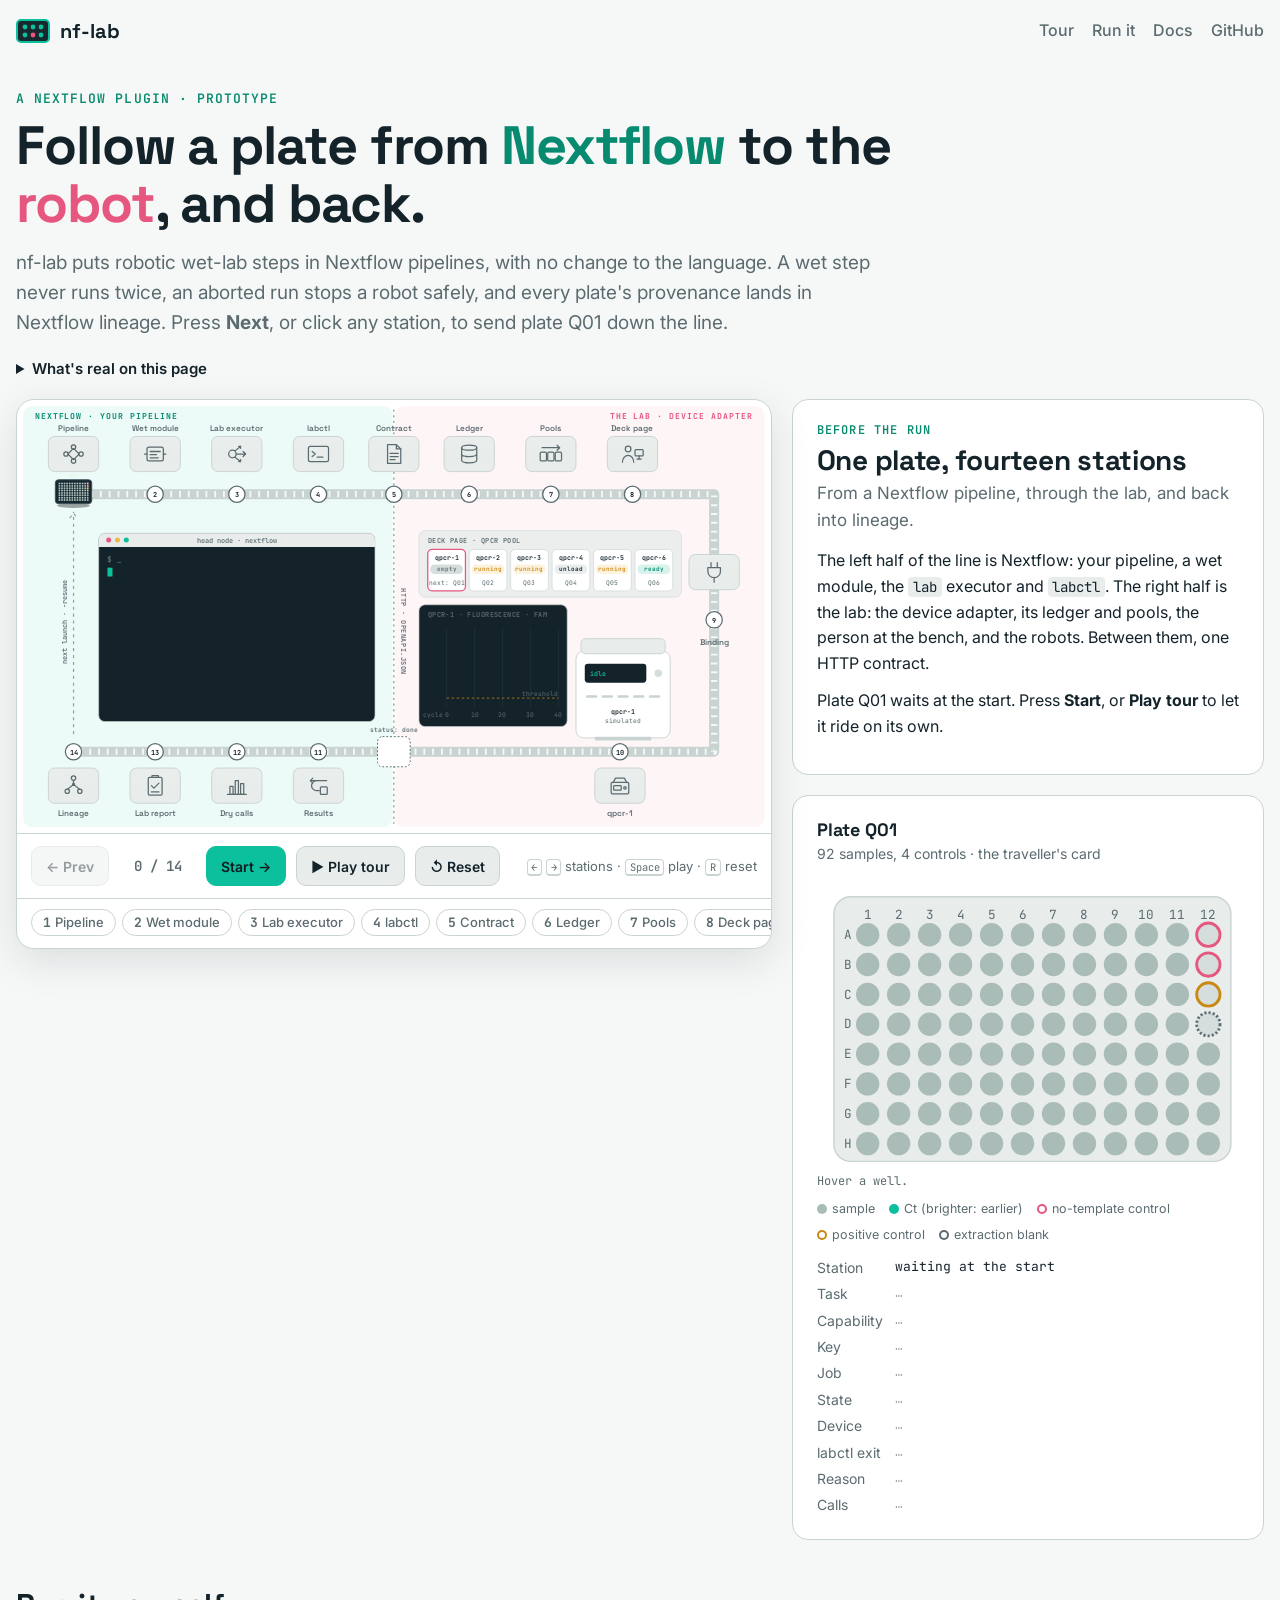
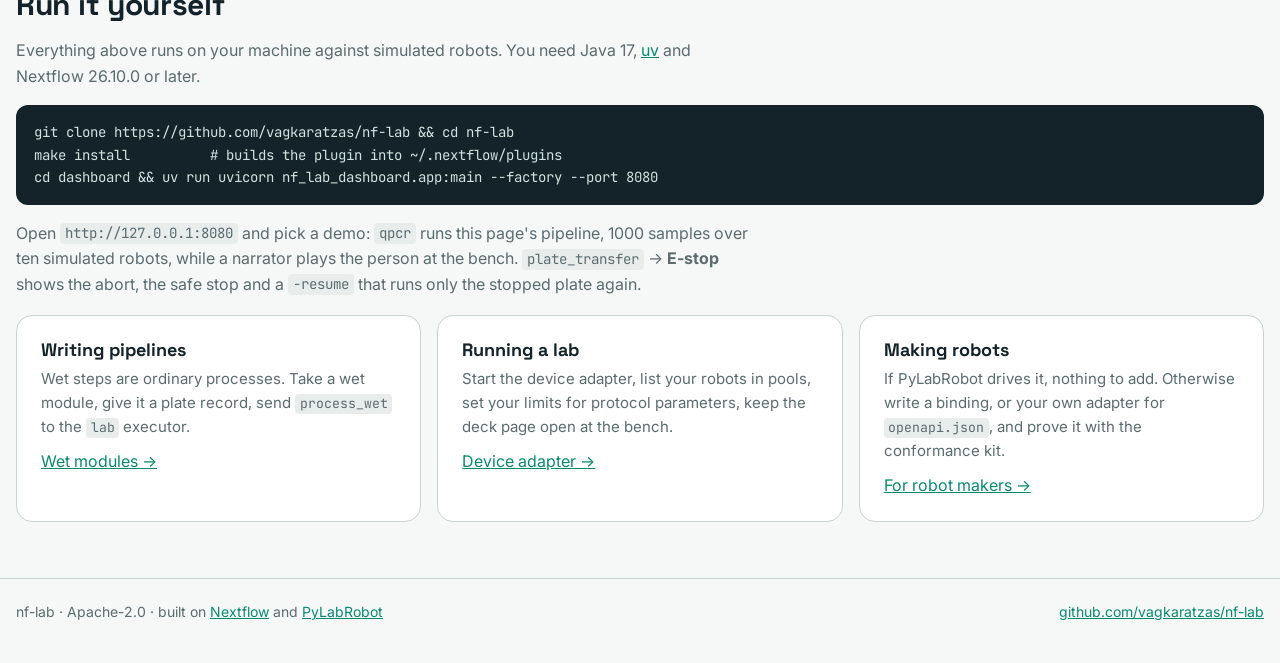
==== commit 39eefb15: "Docs: guide in two columns on wide screens, the stage left and sticky, the station's story right Fro" ====
--- a/docs/index.html
+++ b/docs/index.html
@@ -42,38 +42,43 @@
       </ul>
     </details>
   </section>
-
-  <section id="tour" class="stage-card" aria-label="The plate's journey">
-<div class="stage-scroll">
-    <svg id="stage" viewBox="0 0 1200 690" role="img" aria-labelledby="stage-title">
-      <title id="stage-title">A conveyor loop: Nextflow on the left, the lab on the right, the HTTP contract between them. Fourteen stations; the plate moves between them.</title>
-    </svg>
+</div>
+
+<div class="wrap">
+  <div class="tour" id="tour">
+    <section class="stage-card" aria-label="The plate's journey">
+      <div class="stage-scroll">
+      <svg id="stage" viewBox="0 0 1200 690" role="img" aria-labelledby="stage-title">
+        <title id="stage-title">A conveyor loop: Nextflow on the left, the lab on the right, the HTTP contract between them. Fourteen stations; the plate moves between them.</title>
+      </svg>
+      </div>
+      <div class="toast" id="toast" role="status" aria-live="polite"></div>
+      <div class="controls">
+        <button class="btn" id="prev" aria-label="Previous station">← Prev</button>
+        <span class="counter" id="counter">0 / 14</span>
+        <button class="btn primary" id="next">Start →</button>
+        <button class="btn play-progress" id="play" aria-pressed="false">▶ Play tour</button>
+        <button class="btn" id="reset" title="New run, new ledger">↺ Reset</button>
+        <span class="spacer"></span>
+        <span class="hint"><kbd>←</kbd> <kbd>→</kbd> stations · <kbd>Space</kbd> play · <kbd>R</kbd> reset</span>
+      </div>
+      <nav class="chips" id="chips" aria-label="Stations"></nav>
+    </section>
+    <div class="side">
+      <article class="card detail" id="detail" aria-live="polite"></article>
+      <aside class="card traveller">
+        <h3>Plate Q01</h3>
+        <p class="sub">92 samples, 4 controls · the traveller's card</p>
+        <svg id="bigplate" viewBox="0 0 300 206" aria-label="Plate Q01, 96 wells"></svg>
+        <p class="well-tip" id="well-tip">Hover a well.</p>
+        <div class="legend" id="legend"></div>
+        <dl class="facts" id="facts"></dl>
+      </aside>
     </div>
-    <div class="toast" id="toast" role="status" aria-live="polite"></div>
-    <div class="controls">
-      <button class="btn" id="prev" aria-label="Previous station">← Prev</button>
-      <span class="counter" id="counter">0 / 14</span>
-      <button class="btn primary" id="next">Start →</button>
-      <button class="btn play-progress" id="play" aria-pressed="false">▶ Play tour</button>
-      <button class="btn" id="reset" title="New run, new ledger">↺ Reset</button>
-      <span class="spacer"></span>
-      <span class="hint"><kbd>←</kbd> <kbd>→</kbd> stations · <kbd>Space</kbd> play · <kbd>R</kbd> reset</span>
-    </div>
-    <nav class="chips" id="chips" aria-label="Stations"></nav>
-  </section>
-
-  <div class="below">
-    <article class="card detail" id="detail" aria-live="polite"></article>
-    <aside class="card traveller">
-      <h3>Plate Q01</h3>
-      <p class="sub">92 samples, 4 controls · the traveller's card</p>
-      <svg id="bigplate" viewBox="0 0 300 206" aria-label="Plate Q01, 96 wells"></svg>
-      <p class="well-tip" id="well-tip">Hover a well.</p>
-      <div class="legend" id="legend"></div>
-      <dl class="facts" id="facts"></dl>
-    </aside>
-  </div>
-
+  </div>
+</div>
+
+<div class="wrap">
   <section class="section" id="run-it">
     <h2>Run it yourself</h2>
     <p>Everything above runs on your machine against simulated robots. You need Java 17, <a href="https://docs.astral.sh/uv/">uv</a> and Nextflow 26.10.0 or later.</p>
--- a/docs/assets/guide.css
+++ b/docs/assets/guide.css
@@ -77,7 +77,7 @@
   border-radius: 4px;
   padding: 0 0.35em;
 }
-.wrap { max-width: 1240px; margin: 0 auto; padding: 0 16px; }
+.wrap { max-width: 1600px; margin: 0 auto; padding: 0 16px; }
 
 /* Header and hero */
 .top {
@@ -241,7 +241,15 @@
 .toast.show { opacity: 1; transform: translate(-50%, 0); }
 
 /* Detail and traveller */
-.below { display: grid; grid-template-columns: minmax(0, 1fr) 360px; gap: 20px; margin: 20px 0 48px; }
+/* Wide: the stage stays put on the left, the station's story scrolls on the right. Narrower: stacked. */
+.tour { display: grid; grid-template-columns: minmax(0, 1fr); gap: 20px; margin: 0 0 48px; }
+.side { display: grid; grid-template-columns: minmax(0, 1fr) 360px; gap: 20px; align-items: start; }
+@media (min-width: 1180px) {
+  .tour { grid-template-columns: minmax(0, 1.6fr) minmax(400px, 1fr); align-items: start; }
+  .stage-card { position: sticky; top: 16px; }
+  .side { grid-template-columns: minmax(0, 1fr); }
+  .detail h2 { font-size: 26px; }
+}
 .card { background: var(--panel); border: 1px solid var(--line); border-radius: 16px; padding: 22px 24px; }
 .detail .kicker { font: 600 12px var(--m); letter-spacing: 0.1em; text-transform: uppercase; color: var(--green-ink); margin: 0; }
 .detail.lab .kicker { color: var(--pink); }
@@ -306,7 +314,7 @@
 footer .wrap { display: flex; gap: 16px; justify-content: space-between; flex-wrap: wrap; }
 
 @media (max-width: 960px) {
-  .below { grid-template-columns: minmax(0, 1fr); }
+  .side { grid-template-columns: minmax(0, 1fr); }
   .cols { grid-template-columns: minmax(0, 1fr); }
   .hint { display: none; }
 }
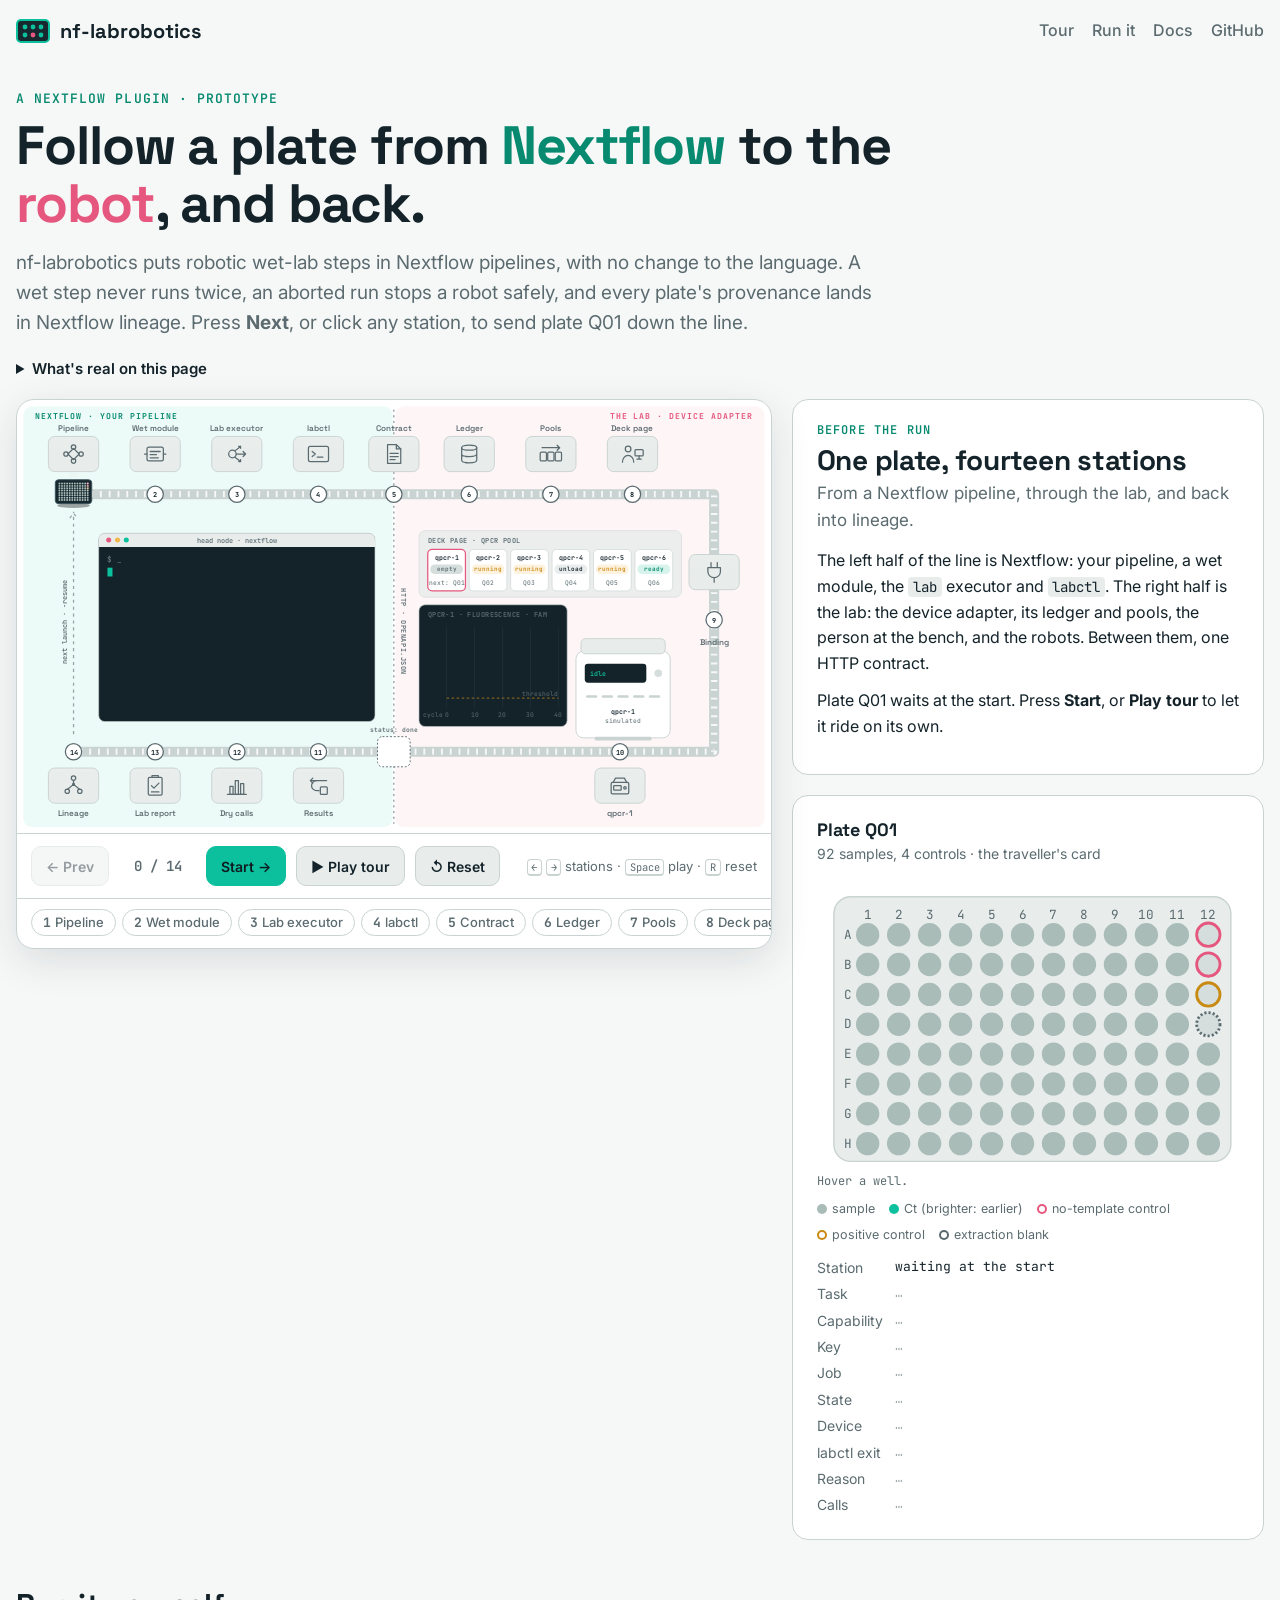
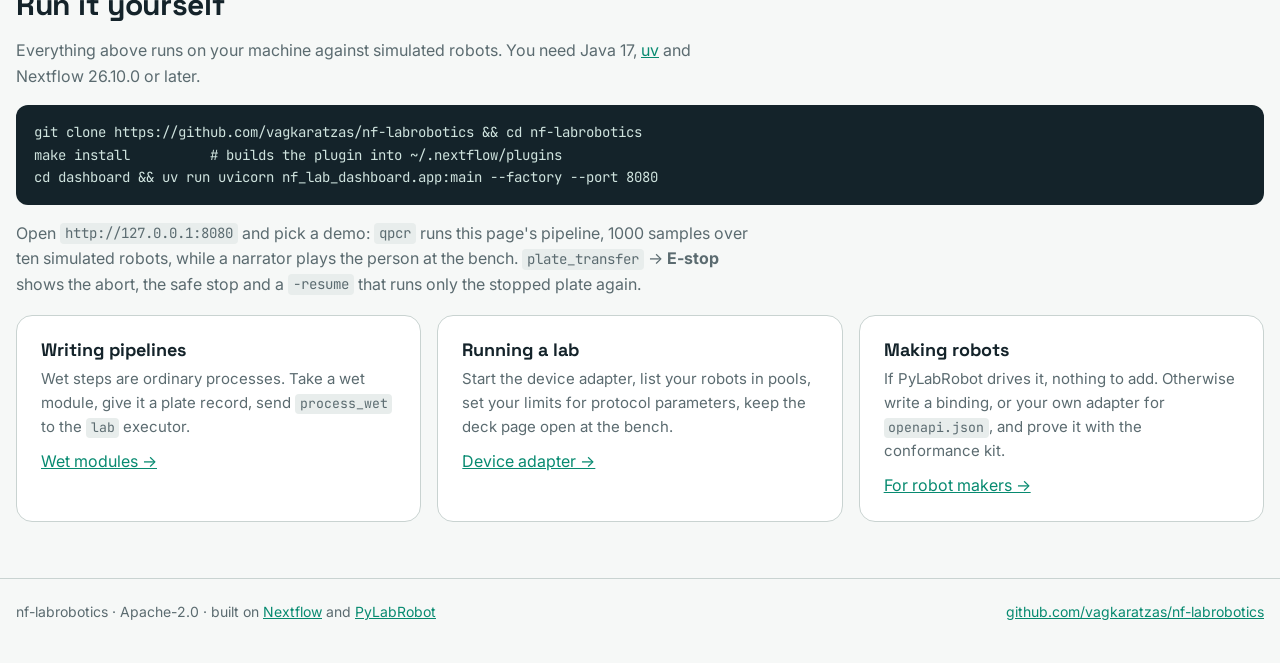
==== commit e8e098e0: "Rename the plugin to nf-labrobotics The registry name is nf-labrobotics. Plugin id, plugin includes," ====
--- a/docs/index.html
+++ b/docs/index.html
@@ -3,9 +3,9 @@
 <head>
 <meta charset="utf-8">
 <meta name="viewport" content="width=device-width, initial-scale=1">
-<title>nf-lab: a plate's journey</title>
-<meta name="description" content="An interactive guide to nf-lab: follow one plate from a Nextflow pipeline through the lab executor, labctl and the device adapter to a simulated robot, and back into lineage.">
-<meta property="og:title" content="nf-lab: a plate's journey">
+<title>nf-labrobotics: a plate's journey</title>
+<meta name="description" content="An interactive guide to nf-labrobotics: follow one plate from a Nextflow pipeline through the lab executor, labctl and the device adapter to a simulated robot, and back into lineage.">
+<meta property="og:title" content="nf-labrobotics: a plate's journey">
 <meta property="og:description" content="Robotic wet-lab steps in Nextflow pipelines. Follow one plate from the pipeline to the robot and back.">
 <link rel="icon" href="data:image/svg+xml,%3Csvg xmlns='http://www.w3.org/2000/svg' viewBox='0 0 34 24'%3E%3Crect x='1' y='1' width='32' height='22' rx='4' fill='%2317282F' stroke='%230DC09D' stroke-width='2'/%3E%3Cg fill='%230DC09D'%3E%3Ccircle cx='9' cy='8' r='2.4'/%3E%3Ccircle cx='17' cy='8' r='2.4'/%3E%3Ccircle cx='25' cy='8' r='2.4'/%3E%3Ccircle cx='9' cy='16' r='2.4'/%3E%3Ccircle cx='17' cy='16' r='2.4' fill='%23E5577E'/%3E%3Ccircle cx='25' cy='16' r='2.4'/%3E%3C/g%3E%3C/svg%3E">
 <link rel="preconnect" href="https://fonts.googleapis.com">
@@ -19,25 +19,25 @@
   <header class="top">
     <a class="brand" href="#">
       <svg viewBox="0 0 34 24" aria-hidden="true"><rect x="1" y="1" width="32" height="22" rx="4" fill="#17282F" stroke="#0DC09D" stroke-width="2"/><g fill="#0DC09D"><circle cx="9" cy="8" r="2.4"/><circle cx="17" cy="8" r="2.4"/><circle cx="25" cy="8" r="2.4"/><circle cx="9" cy="16" r="2.4"/><circle cx="17" cy="16" r="2.4" fill="#E5577E"/><circle cx="25" cy="16" r="2.4"/></g></svg>
-      nf-lab
+      nf-labrobotics
     </a>
     <nav>
       <a href="#tour">Tour</a>
       <a href="#run-it">Run it</a>
-      <a href="https://github.com/vagkaratzas/nf-lab#readme">Docs</a>
-      <a href="https://github.com/vagkaratzas/nf-lab">GitHub</a>
+      <a href="https://github.com/vagkaratzas/nf-labrobotics#readme">Docs</a>
+      <a href="https://github.com/vagkaratzas/nf-labrobotics">GitHub</a>
     </nav>
   </header>
 
   <section class="hero">
     <p class="eyebrow">A Nextflow plugin · prototype</p>
     <h1>Follow a plate from <em>Nextflow</em> to the <span class="lab">robot</span>, and back.</h1>
-    <p class="lead">nf-lab puts robotic wet-lab steps in Nextflow pipelines, with no change to the language. A wet step never runs twice, an aborted run stops a robot safely, and every plate's provenance lands in Nextflow lineage. Press <b>Next</b>, or click any station, to send plate Q01 down the line.</p>
+    <p class="lead">nf-labrobotics puts robotic wet-lab steps in Nextflow pipelines, with no change to the language. A wet step never runs twice, an aborted run stops a robot safely, and every plate's provenance lands in Nextflow lineage. Press <b>Next</b>, or click any station, to send plate Q01 down the line.</p>
     <details class="about">
       <summary>What's real on this page</summary>
       <ul>
-        <li><b>Computed here, as nf-lab computes it:</b> plate Q01's map (from <code>examples/qpcr/plate_map.csv</code>), its idempotency key (SHA-256, as <code>labctl</code> builds it) and each well's Ct (as the simulated qPCR instrument gives it).</li>
-        <li><b>Simulated, like nf-lab's own demos:</b> the robots. nf-lab runs against PyLabRobot's simulated machines; no robot is needed.</li>
+        <li><b>Computed here, as nf-labrobotics computes it:</b> plate Q01's map (from <code>examples/qpcr/plate_map.csv</code>), its idempotency key (SHA-256, as <code>labctl</code> builds it) and each well's Ct (as the simulated qPCR instrument gives it).</li>
+        <li><b>Simulated, like nf-labrobotics's own demos:</b> the robots. nf-labrobotics runs against PyLabRobot's simulated machines; no robot is needed.</li>
         <li><b>Illustrative:</b> timings (a qPCR run takes about 1.5 hours, here a few seconds), task hashes, job IDs and the other plates in the pool.</li>
       </ul>
     </details>
@@ -83,7 +83,7 @@
     <h2>Run it yourself</h2>
     <p>Everything above runs on your machine against simulated robots. You need Java 17, <a href="https://docs.astral.sh/uv/">uv</a> and Nextflow 26.10.0 or later.</p>
     <div class="quick">
-<pre><code>git clone https://github.com/vagkaratzas/nf-lab && cd nf-lab
+<pre><code>git clone https://github.com/vagkaratzas/nf-labrobotics && cd nf-labrobotics
 make install          # builds the plugin into ~/.nextflow/plugins
 cd dashboard && uv run uvicorn nf_lab_dashboard.app:main --factory --port 8080</code></pre>
     </div>
@@ -92,17 +92,17 @@
       <div class="card">
         <h3>Writing pipelines</h3>
         <p>Wet steps are ordinary processes. Take a wet module, give it a plate record, send <code>process_wet</code> to the <code>lab</code> executor.</p>
-        <a href="https://github.com/vagkaratzas/nf-lab/blob/main/wet-modules/README.md">Wet modules →</a>
+        <a href="https://github.com/vagkaratzas/nf-labrobotics/blob/main/wet-modules/README.md">Wet modules →</a>
       </div>
       <div class="card">
         <h3>Running a lab</h3>
         <p>Start the device adapter, list your robots in pools, set your limits for protocol parameters, keep the deck page open at the bench.</p>
-        <a href="https://github.com/vagkaratzas/nf-lab/blob/main/adapter/README.md">Device adapter →</a>
+        <a href="https://github.com/vagkaratzas/nf-labrobotics/blob/main/adapter/README.md">Device adapter →</a>
       </div>
       <div class="card">
         <h3>Making robots</h3>
         <p>If PyLabRobot drives it, nothing to add. Otherwise write a binding, or your own adapter for <code>openapi.json</code>, and prove it with the conformance kit.</p>
-        <a href="https://github.com/vagkaratzas/nf-lab#i-make-robots-what-do-i-add-so-mine-works-with-nf-lab">For robot makers →</a>
+        <a href="https://github.com/vagkaratzas/nf-labrobotics#i-make-robots-what-do-i-add-so-mine-works-with-nf-labrobotics">For robot makers →</a>
       </div>
     </div>
   </section>
@@ -110,8 +110,8 @@
 
 <footer>
   <div class="wrap">
-    <span>nf-lab · Apache-2.0 · built on <a href="https://www.nextflow.io/">Nextflow</a> and <a href="https://github.com/PyLabRobot/pylabrobot">PyLabRobot</a></span>
-    <a href="https://github.com/vagkaratzas/nf-lab">github.com/vagkaratzas/nf-lab</a>
+    <span>nf-labrobotics · Apache-2.0 · built on <a href="https://www.nextflow.io/">Nextflow</a> and <a href="https://github.com/PyLabRobot/pylabrobot">PyLabRobot</a></span>
+    <a href="https://github.com/vagkaratzas/nf-labrobotics">github.com/vagkaratzas/nf-labrobotics</a>
   </div>
 </footer>
 
@@ -137,8 +137,8 @@
     .groupBy()
     .map { plate, wells -&gt; record(id: plate, wells: wells.toSorted { a, b -&gt; a.row &lt;=&gt; b.row ?: a.column &lt;=&gt; b.column }) }
 wet = RT_QPCR(plates)</code></pre>
-  <p>Our plate is <b>Q01</b>, and the tour picks it up after its extraction, at the qPCR step. The plugin is one line in the config: <code>plugins { id 'nf-lab@0.1.0' }</code>.</p>
-  <p class="more">Read more: <a href="https://github.com/vagkaratzas/nf-lab/blob/main/examples/qpcr/main.nf">examples/qpcr/main.nf</a> · <a href="https://github.com/vagkaratzas/nf-lab/blob/main/wet-modules/subworkflows/rt_qpcr/main.nf">the RT_QPCR subworkflow</a></p>
+  <p>Our plate is <b>Q01</b>, and the tour picks it up after its extraction, at the qPCR step. The plugin is one line in the config: <code>plugins { id 'nf-labrobotics@0.1.0' }</code>.</p>
+  <p class="more">Read more: <a href="https://github.com/vagkaratzas/nf-labrobotics/blob/main/examples/qpcr/main.nf">examples/qpcr/main.nf</a> · <a href="https://github.com/vagkaratzas/nf-labrobotics/blob/main/wet-modules/subworkflows/rt_qpcr/main.nf">the RT_QPCR subworkflow</a></p>
 </template>
 
 <template id="st-2">
@@ -164,8 +164,8 @@
         --plate ${plate.id} --wells ${wells} --params - ...
     """
 }</code></pre>
-  <p>nf-lab ships 19 wet modules and 6 subworkflows, nf-core style, each with nf-tests: transfers, extractions, PCR and qPCR, reads, spins, seals, incubations. <code>ext.params</code> sets a protocol's parameters, e.g. <code>withName: 'QPCR' { ext.params = [cycles: 45, channel: 'HEX'] }</code>.</p>
-  <p class="more">Read more: <a href="https://github.com/vagkaratzas/nf-lab/blob/main/wet-modules/README.md">wet-modules/README.md</a></p>
+  <p>nf-labrobotics ships 19 wet modules and 6 subworkflows, nf-core style, each with nf-tests: transfers, extractions, PCR and qPCR, reads, spins, seals, incubations. <code>ext.params</code> sets a protocol's parameters, e.g. <code>withName: 'QPCR' { ext.params = [cycles: 45, channel: 'HEX'] }</code>.</p>
+  <p class="more">Read more: <a href="https://github.com/vagkaratzas/nf-labrobotics/blob/main/wet-modules/README.md">wet-modules/README.md</a></p>
 </template>
 
 <template id="st-3">
@@ -173,7 +173,7 @@
   <h2>The lab executor</h2>
   <p class="sub">Wet tasks go to the lab, not to the cluster.</p>
   <p>The plugin adds an executor named <code>lab</code>. It runs each wet task where Nextflow runs, like the local executor: the task is <code>labctl</code> waiting on the lab. It also hands the task its routing: the <code>lab/capability</code> hint, the <code>queue</code> directive and the run's session become <code>NF_LAB_CAPABILITY</code>, <code>NF_LAB_QUEUE</code> and <code>NF_LAB_SESSION</code>. The adapter address, poll interval and grace period come from the <code>lab {}</code> scope.</p>
-<pre><code>plugins { id 'nf-lab@0.1.0' }
+<pre><code>plugins { id 'nf-labrobotics@0.1.0' }
 
 lab {
     adapter = 'http://127.0.0.1:8000'   // unset: $NF_LAB_ADAPTER
@@ -190,7 +190,7 @@
 }</code></pre>
   <div class="guarantee"><b>Retry only what is safe</b> Exit 75 means nothing moved; 69 that the adapter couldn't be reached. Both retry, and the ledger answers the retry with the same job. Any other failure ends the run with <code>finish</code>: robots already busy finish their plates, and nothing new starts.</div>
   <p>Dry tasks keep their own executor, HPC or cloud, in the same run.</p>
-  <p class="more">Read more: <a href="https://github.com/vagkaratzas/nf-lab#in-a-pipeline">In a pipeline</a></p>
+  <p class="more">Read more: <a href="https://github.com/vagkaratzas/nf-labrobotics#in-a-pipeline">In a pipeline</a></p>
 </template>
 
 <template id="st-4">
@@ -215,7 +215,7 @@
       <tr><td><code>143</code></td><td>The run was aborted (TERM)</td><td><code>safe_stop</code> sent; the ledger keeps the outcome</td></tr>
     </tbody>
   </table></div>
-  <p class="more">Read more: <a href="https://github.com/vagkaratzas/nf-lab/blob/main/adapter/README.md#from-a-pipeline">From a pipeline</a> · <code>labctl --help</code></p>
+  <p class="more">Read more: <a href="https://github.com/vagkaratzas/nf-labrobotics/blob/main/adapter/README.md#from-a-pipeline">From a pipeline</a> · <code>labctl --help</code></p>
 </template>
 
 <template id="st-5">
@@ -231,7 +231,7 @@
 GET  /jobs?session=...         <span class="c">session_jobs: for the lab report</span></code></pre>
   <p>The <b>conformance kit</b> checks any adapter against the file: one key is one job, one job at a time per device, a safe stop never repeats material work, release only after the job finishes.</p>
   <div class="guarantee"><b>The token</b> With <code>NF_LAB_TOKEN</code> set, every call needs it as a bearer token. A pipeline keeps it as a Nextflow secret, so it never lands in a work dir or a log.</div>
-  <p class="more">Read more: <a href="https://github.com/vagkaratzas/nf-lab/blob/main/adapter/README.md#the-contract">The contract</a> · <a href="https://github.com/vagkaratzas/nf-lab/blob/main/adapter/README.md#the-token">The token</a></p>
+  <p class="more">Read more: <a href="https://github.com/vagkaratzas/nf-labrobotics/blob/main/adapter/README.md#the-contract">The contract</a> · <a href="https://github.com/vagkaratzas/nf-labrobotics/blob/main/adapter/README.md#the-token">The token</a></p>
 </template>
 
 <template id="st-6">
@@ -247,7 +247,7 @@
   <div class="table-scroll" data-slot="ledger"></div>
   <p>Before queuing, the adapter resolves the job's <b>program</b>: the binding's defaults, then the lab's limits file, then the params asked for. An unknown param, a wrong type or a value out of range is refused (422) and nothing is queued, so a typo never runs at the default.</p>
   <p>The ledger also records which Nextflow task collected each job, by task hash. That hash is also the task's lineage ID.</p>
-  <p class="more">Read more: <a href="https://github.com/vagkaratzas/nf-lab/blob/main/adapter/README.md#protocol-parameters">Protocol parameters</a> · <a href="https://github.com/vagkaratzas/nf-lab/blob/main/adapter/README.md#a-plates-life">A plate's life</a></p>
+  <p class="more">Read more: <a href="https://github.com/vagkaratzas/nf-labrobotics/blob/main/adapter/README.md#protocol-parameters">Protocol parameters</a> · <a href="https://github.com/vagkaratzas/nf-labrobotics/blob/main/adapter/README.md#a-plates-life">A plate's life</a></p>
 </template>
 
 <template id="st-7">
@@ -257,7 +257,7 @@
   <p>The job names <code>qpcr</code>, not a device. It waits in one queue shared by every qPCR instrument, and the free one whose deck holds the plate takes it, one job at a time. The lab, not the pipeline, says what it has; this demo runs <code>NF_LAB_DEVICES=liquid-handling:4,qpcr:6</code>. A queue narrows a pool further: <code>liquid-handling/opentrons:2</code> is a sub-pool that Nextflow's <code>queue</code> directive can ask for.</p>
   <div class="guarantee lab"><b>Free is not ready</b> A free robot has no job. A ready robot also has the right plate on its deck, checked by a person. The lock lives in the ledger, so it survives an adapter restart.</div>
   <p>Above the belt: the qPCR pool as the deck page shows it. The other plates of the run keep five robots busy; Q01 waits for a person to load it on <code>qpcr-1</code>.</p>
-  <p class="more">Read more: <a href="https://github.com/vagkaratzas/nf-lab/blob/main/adapter/README.md#which-robots-are-free-and-which-are-ready">Free and ready</a></p>
+  <p class="more">Read more: <a href="https://github.com/vagkaratzas/nf-labrobotics/blob/main/adapter/README.md#which-robots-are-free-and-which-are-ready">Free and ready</a></p>
 </template>
 
 <template id="st-8">
@@ -280,14 +280,14 @@
       <tr><td><span class="status needs_person">needs_person</span></td><td>Check the deck, press Succeeded or Failed, then Unload</td></tr>
     </tbody>
   </table></div>
-  <p class="more">Read more: <a href="https://github.com/vagkaratzas/nf-lab/blob/main/adapter/README.md#a-plates-life">A plate's life</a> · <a href="https://github.com/vagkaratzas/nf-lab/blob/main/adapter/README.md#when-a-job-fails">When a job fails</a></p>
+  <p class="more">Read more: <a href="https://github.com/vagkaratzas/nf-labrobotics/blob/main/adapter/README.md#a-plates-life">A plate's life</a> · <a href="https://github.com/vagkaratzas/nf-labrobotics/blob/main/adapter/README.md#when-a-job-fails">When a job fails</a></p>
 </template>
 
 <template id="st-9">
   <p class="kicker">Station 9 · The lab</p>
   <h2>A binding</h2>
-  <p class="sub">Where nf-lab stops and robot control begins.</p>
-  <p>nf-lab ships no device drivers. The adapter drives each robot through a binding, a small class over the lab's own control stack: PyLabRobot, SiLA 2 or a vendor API. Today's bindings run PyLabRobot 0.2.2's simulated machines: liquid handlers, plate readers, thermocyclers, centrifuges, incubators and more.</p>
+  <p class="sub">Where nf-labrobotics stops and robot control begins.</p>
+  <p>nf-labrobotics ships no device drivers. The adapter drives each robot through a binding, a small class over the lab's own control stack: PyLabRobot, SiLA 2 or a vendor API. Today's bindings run PyLabRobot 0.2.2's simulated machines: liquid handlers, plate readers, thermocyclers, centrifuges, incubators and more.</p>
 <pre><code><span class="k">class</span> Backend(Protocol):
     PROTOCOLS: set[str]   <span class="c"># the protocols this binding runs</span>
     viewer: str | None    <span class="c"># URL of a live view of the deck</span>
@@ -298,7 +298,7 @@
     <span class="k">async def</span> read_result(self, job: Job) -&gt; dict: ...</code></pre>
   <p><code>run</code> reports through <code>progress</code> the job's state and whether it's still safe to stop. The binding never deals with retries, <code>-resume</code> or two pipelines wanting one robot: the adapter keeps all of that.</p>
   <div class="guarantee lab"><b>Prove it</b> <code>uv run pytest conformance --adapter http://127.0.0.1:8000 --capability &lt;yours&gt;</code> checks an adapter that uses your binding. Use a simulator, never a robot a lab is using: the kit submits real jobs.</div>
-  <p class="more">Read more: <a href="https://github.com/vagkaratzas/nf-lab#i-make-robots-what-do-i-add-so-mine-works-with-nf-lab">I make robots: what do I add?</a></p>
+  <p class="more">Read more: <a href="https://github.com/vagkaratzas/nf-labrobotics#i-make-robots-what-do-i-add-so-mine-works-with-nf-labrobotics">I make robots: what do I add?</a></p>
 </template>
 
 <template id="st-10">
@@ -320,7 +320,7 @@
   <div class="try" data-when="retryable">
     <button class="btn primary" data-action="resume">Rerun with -resume</button>
   </div>
-  <p class="more">Read more: <a href="https://github.com/vagkaratzas/nf-lab/blob/main/adapter/README.md#when-a-job-fails">When a job fails</a> · <a href="https://github.com/vagkaratzas/nf-lab/blob/main/wet-modules/modules/qpcr/main.nf">the QPCR module</a></p>
+  <p class="more">Read more: <a href="https://github.com/vagkaratzas/nf-labrobotics/blob/main/adapter/README.md#when-a-job-fails">When a job fails</a> · <a href="https://github.com/vagkaratzas/nf-labrobotics/blob/main/wet-modules/modules/qpcr/main.nf">the QPCR module</a></p>
 </template>
 
 <template id="st-11">
@@ -331,10 +331,10 @@
   <p>labctl sees <code>done</code>. From the ledger it writes <code>result.json</code>, each well's Ct (<code>null</code> when undetermined), and <code>provenance.json</code>: the device, the job, its attempt and the program as it ran. It exits 0, and Nextflow's task is done.</p>
   <p>The physical plate stays on qpcr-1, holding it, until a person presses Unload. labctl never releases a robot.</p>
   <p>In the workflow, the plugin's <code>labPlate</code> function turns the two files into plain data:</p>
-<pre><code><span class="k">include</span> { labPlate } <span class="k">from</span> <span class="s">'plugin/nf-lab'</span>
+<pre><code><span class="k">include</span> { labPlate } <span class="k">from</span> <span class="s">'plugin/nf-labrobotics'</span>
 
 <span class="k">def</span> qpcr = labPlate(q.provenance, q.result)   <span class="c">// device_id, job_id, attempt, ... plus plate and wells, each with its ct</span></code></pre>
-  <p class="more">Read more: <a href="https://github.com/vagkaratzas/nf-lab/blob/main/adapter/README.md#from-a-pipeline">From a pipeline</a></p>
+  <p class="more">Read more: <a href="https://github.com/vagkaratzas/nf-labrobotics/blob/main/adapter/README.md#from-a-pipeline">From a pipeline</a></p>
 </template>
 
 <template id="st-12">
@@ -348,7 +348,7 @@
 <span class="k">def</span> call = !ok ? <span class="s">'invalid_plate'</span> : (w.ct != null &amp;&amp; w.ct &lt; maxCt ? <span class="s">'detected'</span> : <span class="s">'not_detected'</span>)</code></pre>
   <p class="try-out" data-bind="calls"></p>
   <p>Here the calls are a function in the workflow. A heavier analysis is a process like any other, on your HPC or cloud executor, in the same run. Give dry processes <code>errorStrategy = 'finish'</code> too, so a software error never stops a robot mid-plate.</p>
-  <p class="more">Read more: <a href="https://github.com/vagkaratzas/nf-lab/blob/main/examples/qpcr/main.nf">examples/qpcr/main.nf</a></p>
+  <p class="more">Read more: <a href="https://github.com/vagkaratzas/nf-labrobotics/blob/main/examples/qpcr/main.nf">examples/qpcr/main.nf</a></p>
 </template>
 
 <template id="st-13">
@@ -359,7 +359,7 @@
   <div class="table-scroll" data-slot="report"></div>
   <p>Lineage records only the attempt that worked; the report keeps the ones that didn't, with the reason. A run and its <code>-resume</code>s share a session, so the run that completes reports the attempts of the runs that failed before it.</p>
   <p>Meanwhile, at the bench, someone takes Q01 off and presses Unload: qpcr-1 is free for the next plate.</p>
-  <p class="more">Read more: <a href="https://github.com/vagkaratzas/nf-lab/blob/main/adapter/README.md#the-lab-report">The lab report</a></p>
+  <p class="more">Read more: <a href="https://github.com/vagkaratzas/nf-labrobotics/blob/main/adapter/README.md#the-lab-report">The lab report</a></p>
 </template>
 
 <template id="st-14">
@@ -376,7 +376,7 @@
                        WHERE device_id = 'qpcr-1' AND state = 'done'"</code></pre>
   <p>Next, the belt loops back to the start: the same run again with <code>-resume</code>. Watch what doesn't happen.</p>
   <div class="try"><button class="btn primary" data-action="next">Run it again with -resume →</button></div>
-  <p class="more">Read more: <a href="https://github.com/vagkaratzas/nf-lab#questions-lineage-answers">Questions lineage answers</a></p>
+  <p class="more">Read more: <a href="https://github.com/vagkaratzas/nf-labrobotics#questions-lineage-answers">Questions lineage answers</a></p>
 </template>
 
 <script src="assets/guide.js"></script>
--- a/docs/assets/guide.css
+++ b/docs/assets/guide.css
@@ -1,4 +1,4 @@
-/* nf-lab guide: the plate theme (dark by default, light when the system asks for it). */
+/* nf-labrobotics guide: the plate theme (dark by default, light when the system asks for it). */
 :root {
   --bg: #0E1B21;
   --panel: #14232A;
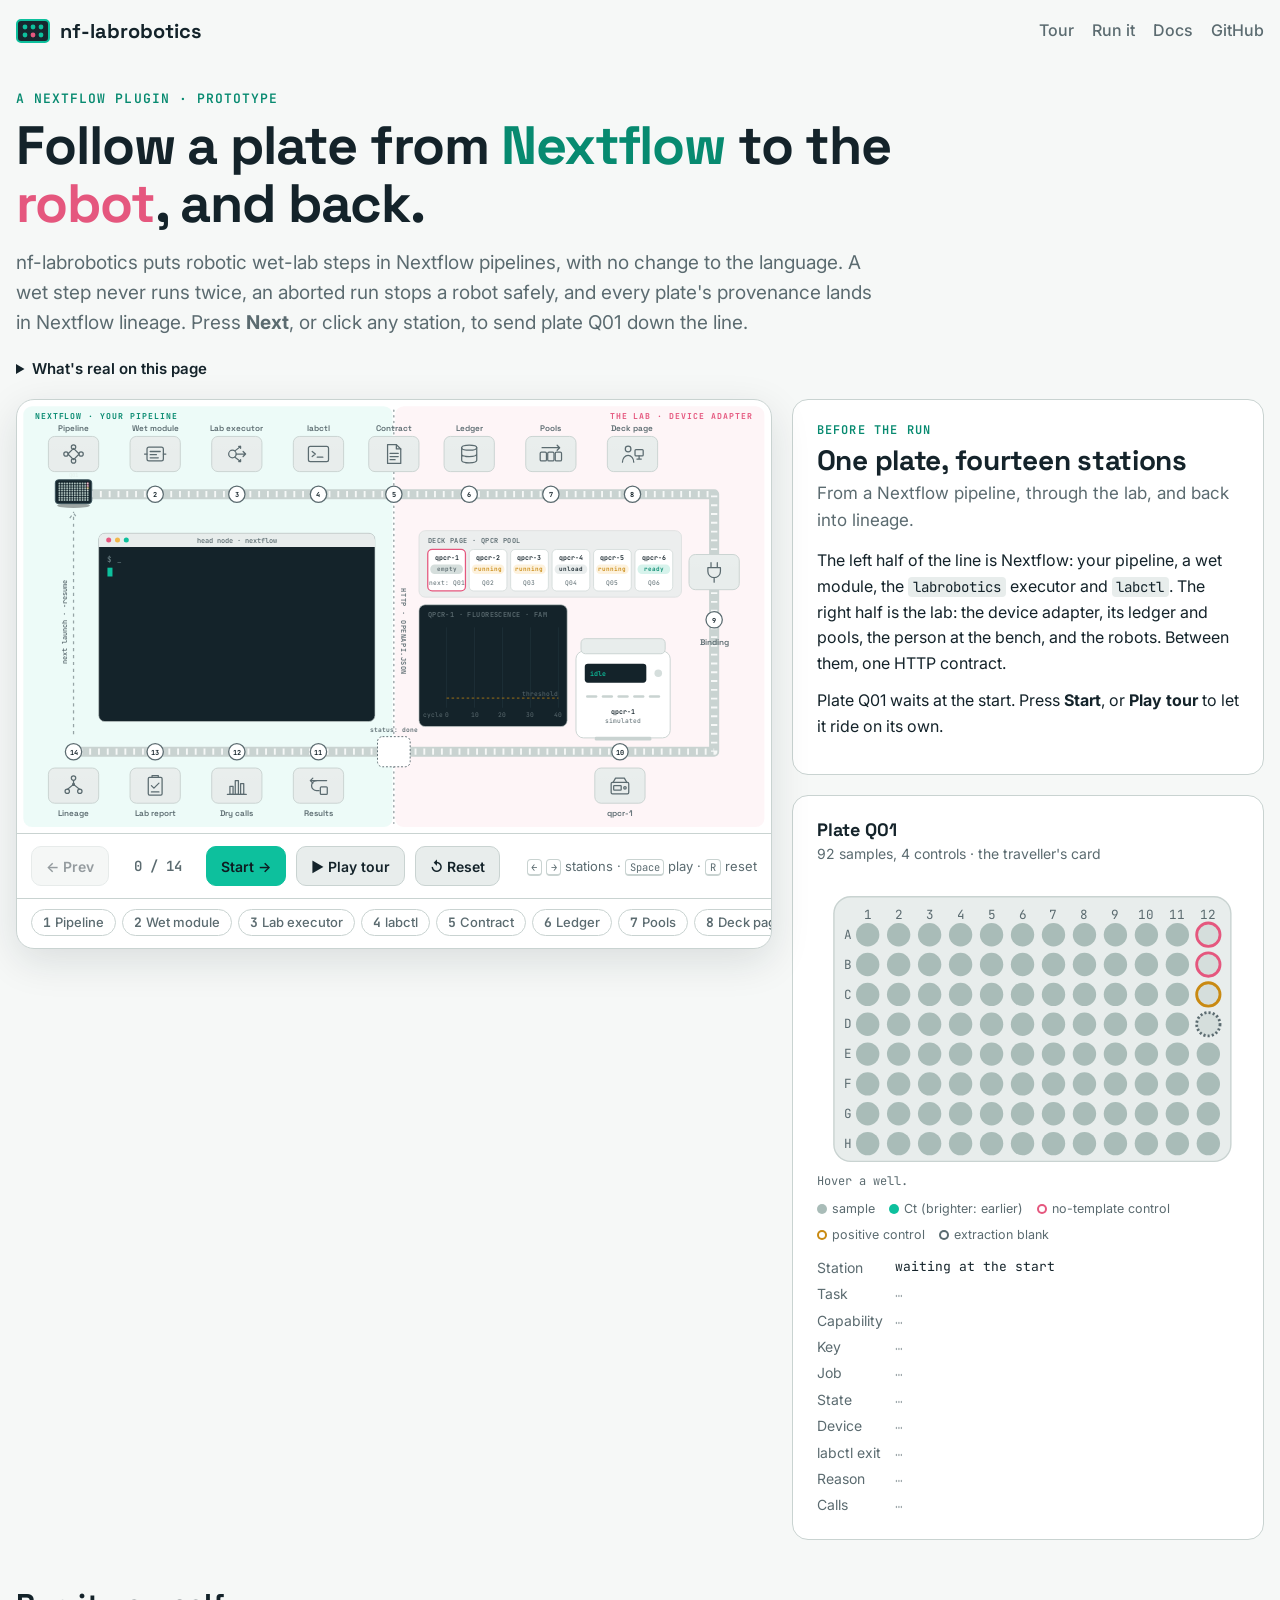
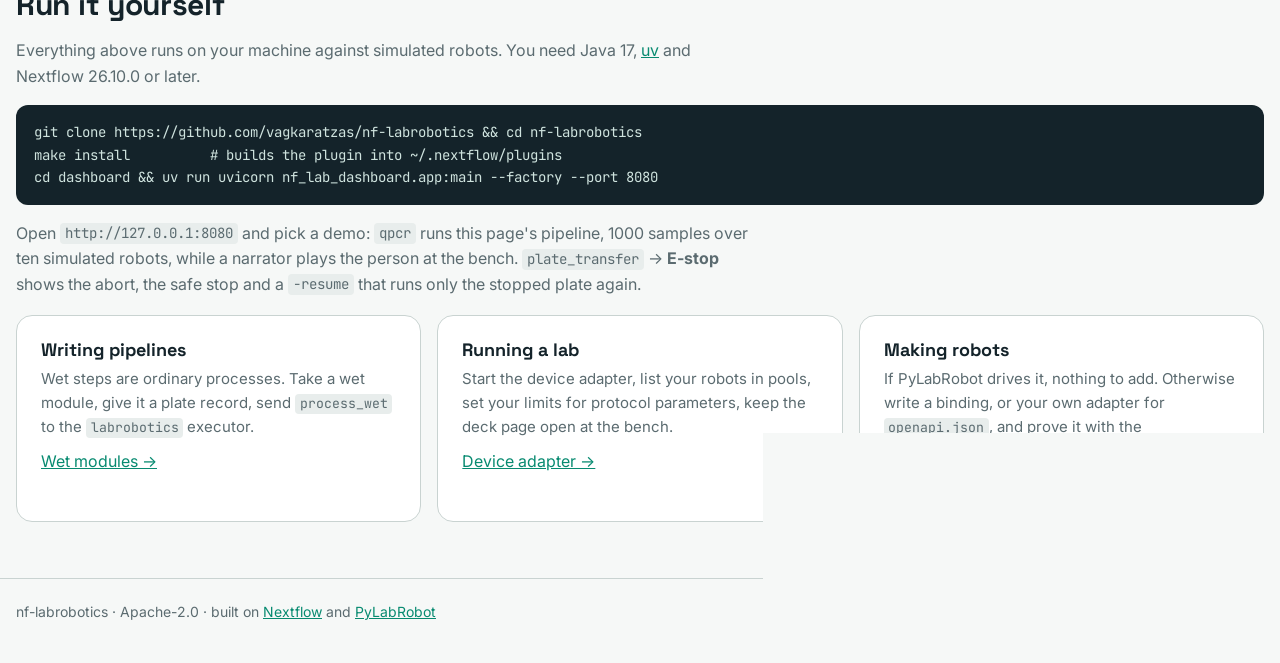
==== commit 788e3274: "Rename the executor, config scope and hint prefix to labrobotics Executor names and config scopes sh" ====
--- a/docs/index.html
+++ b/docs/index.html
@@ -91,7 +91,7 @@
     <div class="cols">
       <div class="card">
         <h3>Writing pipelines</h3>
-        <p>Wet steps are ordinary processes. Take a wet module, give it a plate record, send <code>process_wet</code> to the <code>lab</code> executor.</p>
+        <p>Wet steps are ordinary processes. Take a wet module, give it a plate record, send <code>process_wet</code> to the <code>labrobotics</code> executor.</p>
         <a href="https://github.com/vagkaratzas/nf-labrobotics/blob/main/wet-modules/README.md">Wet modules →</a>
       </div>
       <div class="card">
@@ -122,7 +122,7 @@
   <p class="kicker">Before the run</p>
   <h2>One plate, fourteen stations</h2>
   <p class="sub">From a Nextflow pipeline, through the lab, and back into lineage.</p>
-  <p>The left half of the line is Nextflow: your pipeline, a wet module, the <code>lab</code> executor and <code>labctl</code>. The right half is the lab: the device adapter, its ledger and pools, the person at the bench, and the robots. Between them, one HTTP contract.</p>
+  <p>The left half of the line is Nextflow: your pipeline, a wet module, the <code>labrobotics</code> executor and <code>labctl</code>. The right half is the lab: the device adapter, its ledger and pools, the person at the bench, and the robots. Between them, one HTTP contract.</p>
   <p>Plate Q01 waits at the start. Press <b>Start</b>, or <b>Play tour</b> to let it ride on its own.</p>
 </template>
 
@@ -149,7 +149,7 @@
 <pre><code>process QPCR {
     tag "${plate.id}"
     label 'process_wet'
-    hints 'lab/capability': 'qpcr'
+    hints 'labrobotics/capability': 'qpcr'
 
     input:
     plate: Plate
@@ -172,10 +172,10 @@
   <p class="kicker">Station 3 · Nextflow</p>
   <h2>The lab executor</h2>
   <p class="sub">Wet tasks go to the lab, not to the cluster.</p>
-  <p>The plugin adds an executor named <code>lab</code>. It runs each wet task where Nextflow runs, like the local executor: the task is <code>labctl</code> waiting on the lab. It also hands the task its routing: the <code>lab/capability</code> hint, the <code>queue</code> directive and the run's session become <code>NF_LAB_CAPABILITY</code>, <code>NF_LAB_QUEUE</code> and <code>NF_LAB_SESSION</code>. The adapter address, poll interval and grace period come from the <code>lab {}</code> scope.</p>
+  <p>The plugin adds an executor named <code>labrobotics</code>. It runs each wet task where Nextflow runs, like the local executor: the task is <code>labctl</code> waiting on the lab. It also hands the task its routing: the <code>labrobotics/capability</code> hint, the <code>queue</code> directive and the run's session become <code>NF_LAB_CAPABILITY</code>, <code>NF_LAB_QUEUE</code> and <code>NF_LAB_SESSION</code>. The adapter address, poll interval and grace period come from the <code>labrobotics {}</code> scope.</p>
 <pre><code>plugins { id 'nf-labrobotics@0.1.0' }
 
-lab {
+labrobotics {
     adapter = 'http://127.0.0.1:8000'   // unset: $NF_LAB_ADAPTER
     poll = 2.s
     grace = 5.m
@@ -184,7 +184,7 @@
 process {
     errorStrategy = 'finish'
     withLabel: 'process_wet' {
-        executor = 'lab'
+        executor = 'labrobotics'
         errorStrategy = { task.exitStatus in [69, 75] ? 'retry' : 'finish' }
     }
 }</code></pre>
